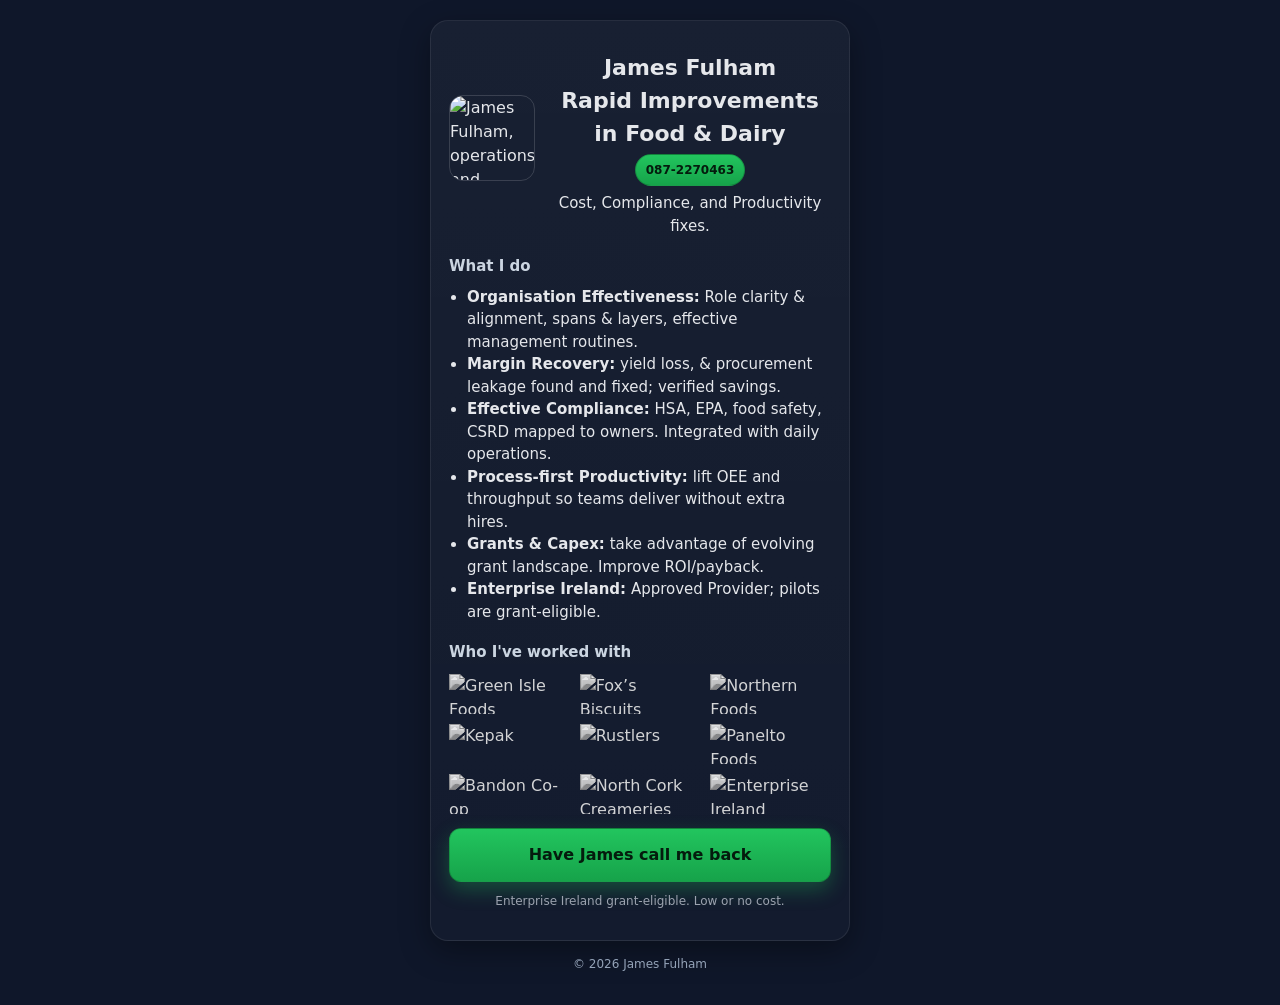
==== index.html @ 958fb401 "Add files via upload" ====
<!doctype html>
<html lang="en">
<head>
  <meta charset="utf-8" />
  <meta name="viewport" content="width=device-width, initial-scale=1" />
  <title>James Fulham   Rapid Improvements in Food & Dairy</title>
  <meta name="description" content="Cost, Compliance, and Productivity fixes. Low or Zero cost. Enterprise Ireland grant-eligible." />
  <meta property="og:title" content="James Fulham   Rapid Improvements in Food & Dairy" />
  <meta property="og:description" content="Cost, compliance, and productivity fixes." />
  <meta property="og:type" content="website" />
  <meta property="og:image" content="assets/headshot.jpg" />
  <meta name="theme-color" content="#0a0a0a" />
  <style>
    :root {
      --bg: #0f172a;        /* slate-900 */
      --card: #111827;      /* gray-900 */
      --muted: #9ca3af;     /* gray-400 */
      --text: #e5e7eb;      /* gray-200 */
      --accent: #22c55e;    /* green-500 */
      --accent-2: #16a34a;  /* green-600 */
      --ring: rgba(34,197,94,0.3);
    }
    html,body{height:100%}
    body{margin:0;background:var(--bg);color:var(--text);font:16px/1.5 system-ui,-apple-system,Segoe UI,Roboto,Ubuntu,Cantarell,Noto Sans,sans-serif;-webkit-font-smoothing:antialiased}
    .wrap{max-width:420px;margin:0 auto;padding:20px}
    .card{background:linear-gradient(180deg,rgba(255,255,255,0.04),rgba(255,255,255,0.02));border:1px solid rgba(255,255,255,0.08);border-radius:18px;box-shadow:0 10px 30px rgba(0,0,0,0.35);padding:18px}
    h1{font-size:22px;margin:12px 0 4px}
    h2{font-size:15px;font-weight:600;margin:18px 0 8px;color:#cbd5e1}
    p,li{font-size:15px}
    .hero{display:flex;gap:14px;align-items:center}
    .hero img{width:84px;height:84px;border-radius:14px;object-fit:cover;border:1px solid rgba(255,255,255,0.15)}
    .tag{
      display:inline-block;
      font-size:12px;
      color:#041b0d; /* match CTA text */
      background:linear-gradient(180deg,var(--accent),var(--accent-2)); /* match CTA green */
      border:1px solid rgba(0,0,0,0.2);
      padding:6px 10px;
      border-radius:999px;
      font-weight:800;
      text-decoration:none;
    }
    ul{padding-left:18px;margin:8px 0}
    .logos{display:grid;grid-template-columns:repeat(3,1fr);gap:10px;margin-top:10px}
    .logos img{width:100%;height:40px;object-fit:contain;filter:grayscale(100%);opacity:.9}
    .cta{display:block;text-align:center;text-decoration:none;background:linear-gradient(180deg,var(--accent),var(--accent-2));color:#041b0d;padding:14px 16px;border-radius:12px;font-weight:800;margin-top:14px;border:1px solid rgba(0,0,0,0.2);box-shadow:0 8px 20px var(--ring)}
    .fine{color:var(--muted);font-size:12px;margin-top:10px}
    .footer{color:#94a3b8;font-size:12px;text-align:center;margin-top:14px}
    .sr-only{position:absolute;width:1px;height:1px;padding:0;margin:-1px;overflow:hidden;clip:rect(0,0,0,0);white-space:nowrap;border:0}
  </style>
</head>
<body>
  <main class="wrap">
    <section class="card" aria-labelledby="title">
      <div class="hero">
        <img src="assets/headshot.jpg" alt="James Fulham, operations and compliance consultant" loading="eager" />
        <div style="text-align:center">
          <h1 id="title">James Fulham<br>Rapid Improvements in Food &amp; Dairy</h1>
          <a class="tag" href="tel:+353872270463" aria-label="Call James Fulham on 087-2270463">087-2270463</a>
          <p style="margin:6px 0 0">Cost, Compliance, and Productivity fixes.</p>
        </div>
      </div>

      <h2>What I do</h2>
      <ul>
        <li><strong>Organisation Effectiveness:</strong> Role clarity &amp; alignment, spans &amp; layers, effective management routines.</li>
        <li><strong>Margin Recovery:</strong> yield loss, &amp; procurement leakage found and fixed; verified savings.</li>
        <li><strong>Effective Compliance:</strong> HSA, EPA, food safety, CSRD mapped to owners. Integrated with daily operations.</li>
        <li><strong>Process-first Productivity:</strong> lift OEE and throughput so teams deliver without extra hires.</li>
        <li><strong>Grants &amp; Capex:</strong> take advantage of evolving grant landscape. Improve ROI/payback.</li>
        <li><strong>Enterprise Ireland:</strong> Approved Provider; pilots are grant-eligible.</li>
      </ul>

      <h2>Who I've worked with</h2>
      <div class="logos" aria-label="Client logos">
        <img src="assets/logos/greenisle.jpg" alt="Green Isle Foods" loading="lazy" />
        <img src="assets/logos/foxs.jpg" alt="Fox’s Biscuits" loading="lazy" />
        <img src="assets/logos/northernfoods.png" alt="Northern Foods" loading="lazy" />
        <img src="assets/logos/kepak.png" alt="Kepak" loading="lazy" />
        <img src="assets/logos/rustlers.jpg" alt="Rustlers" loading="lazy" />
        <img src="assets/logos/panelto.svg" alt="Panelto Foods" loading="lazy" />
        <img src="assets/logos/bandon.png" alt="Bandon Co-op" loading="lazy" />
        <img src="assets/logos/northcork.png" alt="North Cork Creameries" loading="lazy" />
        <img src="assets/logos/ei.png" alt="Enterprise Ireland" loading="lazy" />
      </div>

      <a class="cta" aria-label="Open WhatsApp to request a call"
         href="https://wa.me/353872270463?text=Have%20James%20call%20me%20back%20to%20discuss%20processs%20improvements%20">
        Have James call me back
      </a>

      <p class="fine" style="text-align:center">Enterprise Ireland grant-eligible. Low or no cost.</p>
     </section>

    <p class="footer">© <span id="y"></span> James Fulham</p>
  </main>
  <script>document.getElementById('y').textContent = new Date().getFullYear()</script>
</body>
</html>
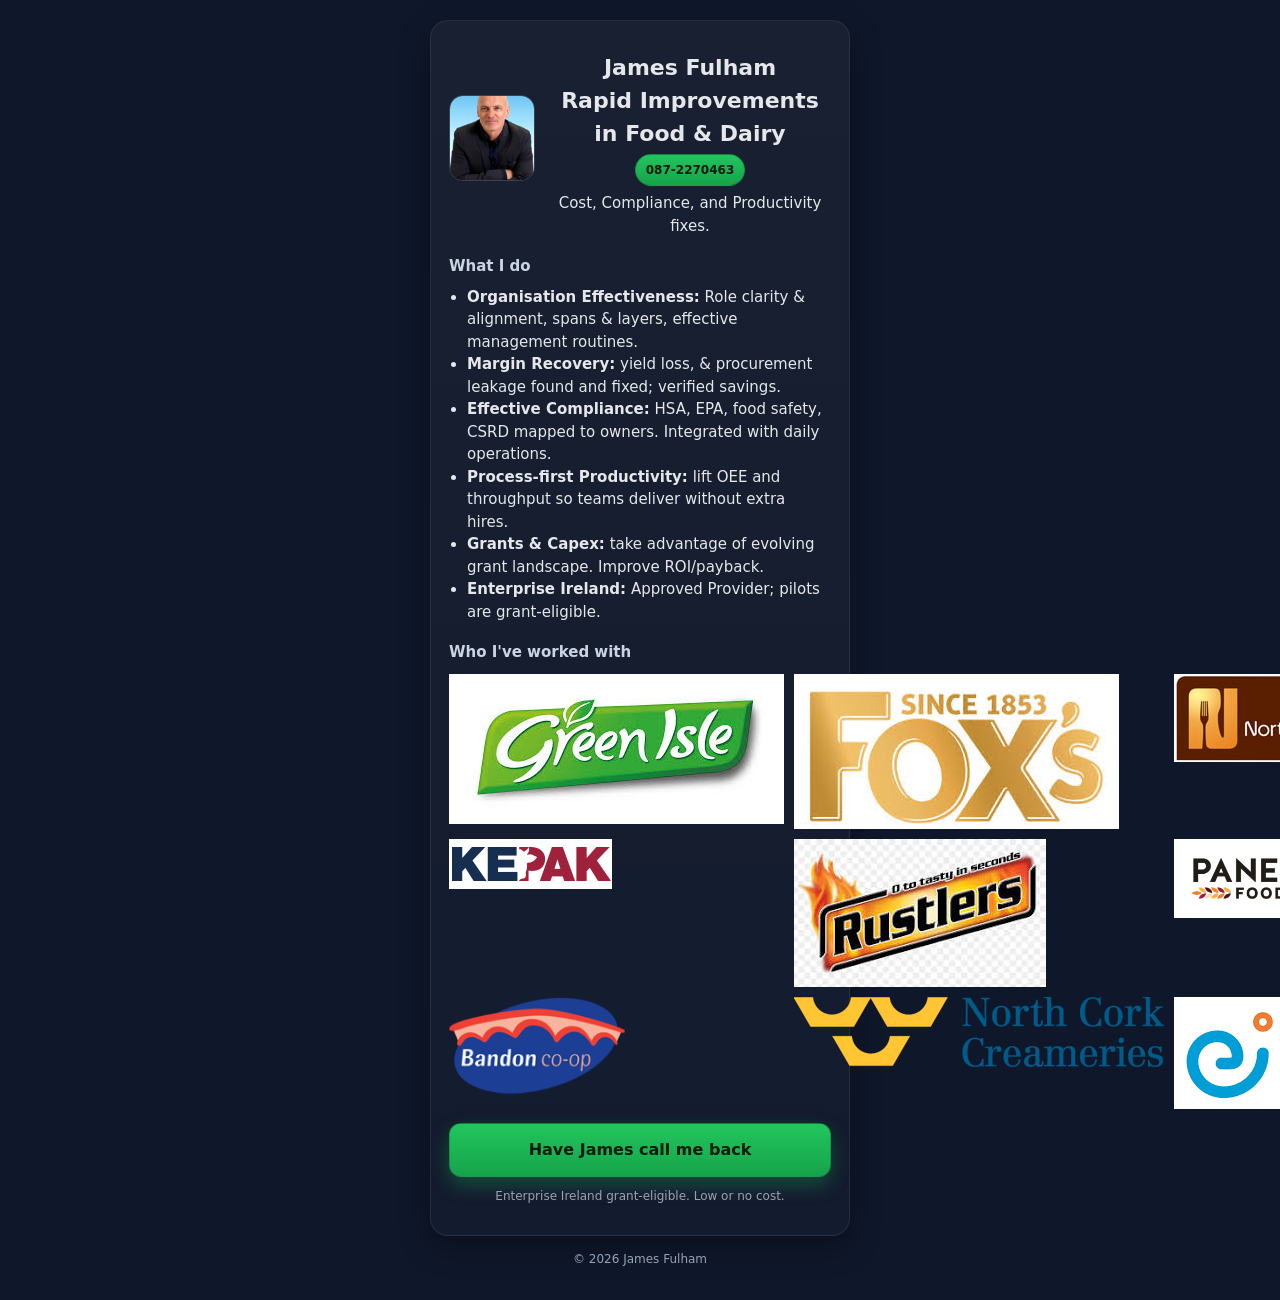
==== commit 1b89c02c: "Update image paths to use 'Assets' directory" ====
--- a/index.html
+++ b/index.html
@@ -8,7 +8,7 @@
   <meta property="og:title" content="James Fulham   Rapid Improvements in Food & Dairy" />
   <meta property="og:description" content="Cost, compliance, and productivity fixes." />
   <meta property="og:type" content="website" />
-  <meta property="og:image" content="assets/headshot.jpg" />
+  <meta property="og:image" content="Assets/headshot.jpg" />
   <meta name="theme-color" content="#0a0a0a" />
   <style>
     :root {
@@ -42,7 +42,7 @@
     }
     ul{padding-left:18px;margin:8px 0}
     .logos{display:grid;grid-template-columns:repeat(3,1fr);gap:10px;margin-top:10px}
-    .logos img{width:100%;height:40px;object-fit:contain;filter:grayscale(100%);opacity:.9}
+    .Assets img{width:100%;height:40px;object-fit:contain;filter:grayscale(100%);opacity:.9}
     .cta{display:block;text-align:center;text-decoration:none;background:linear-gradient(180deg,var(--accent),var(--accent-2));color:#041b0d;padding:14px 16px;border-radius:12px;font-weight:800;margin-top:14px;border:1px solid rgba(0,0,0,0.2);box-shadow:0 8px 20px var(--ring)}
     .fine{color:var(--muted);font-size:12px;margin-top:10px}
     .footer{color:#94a3b8;font-size:12px;text-align:center;margin-top:14px}
@@ -53,7 +53,7 @@
   <main class="wrap">
     <section class="card" aria-labelledby="title">
       <div class="hero">
-        <img src="assets/headshot.jpg" alt="James Fulham, operations and compliance consultant" loading="eager" />
+        <img src="Assets/headshot.jpg" alt="James Fulham, operations and compliance consultant" loading="eager" />
         <div style="text-align:center">
           <h1 id="title">James Fulham<br>Rapid Improvements in Food &amp; Dairy</h1>
           <a class="tag" href="tel:+353872270463" aria-label="Call James Fulham on 087-2270463">087-2270463</a>
@@ -73,15 +73,15 @@
 
       <h2>Who I've worked with</h2>
       <div class="logos" aria-label="Client logos">
-        <img src="assets/logos/greenisle.jpg" alt="Green Isle Foods" loading="lazy" />
-        <img src="assets/logos/foxs.jpg" alt="Fox’s Biscuits" loading="lazy" />
-        <img src="assets/logos/northernfoods.png" alt="Northern Foods" loading="lazy" />
-        <img src="assets/logos/kepak.png" alt="Kepak" loading="lazy" />
-        <img src="assets/logos/rustlers.jpg" alt="Rustlers" loading="lazy" />
-        <img src="assets/logos/panelto.svg" alt="Panelto Foods" loading="lazy" />
-        <img src="assets/logos/bandon.png" alt="Bandon Co-op" loading="lazy" />
-        <img src="assets/logos/northcork.png" alt="North Cork Creameries" loading="lazy" />
-        <img src="assets/logos/ei.png" alt="Enterprise Ireland" loading="lazy" />
+        <img src="Assets/greenisle.jpg" alt="Green Isle Foods" loading="lazy" />
+        <img src="Assets/foxs.jpg" alt="Fox’s Biscuits" loading="lazy" />
+        <img src="Assets/northernfoods.png" alt="Northern Foods" loading="lazy" />
+        <img src="Assets/kepak.png" alt="Kepak" loading="lazy" />
+        <img src="Assets/rustlers.jpg" alt="Rustlers" loading="lazy" />
+        <img src="Assets/panelto.svg" alt="Panelto Foods" loading="lazy" />
+        <img src="Assets/bandon.png" alt="Bandon Co-op" loading="lazy" />
+        <img src="Assets/northcork.png" alt="North Cork Creameries" loading="lazy" />
+        <img src="Assets/ei.png" alt="Enterprise Ireland" loading="lazy" />
       </div>
 
       <a class="cta" aria-label="Open WhatsApp to request a call"
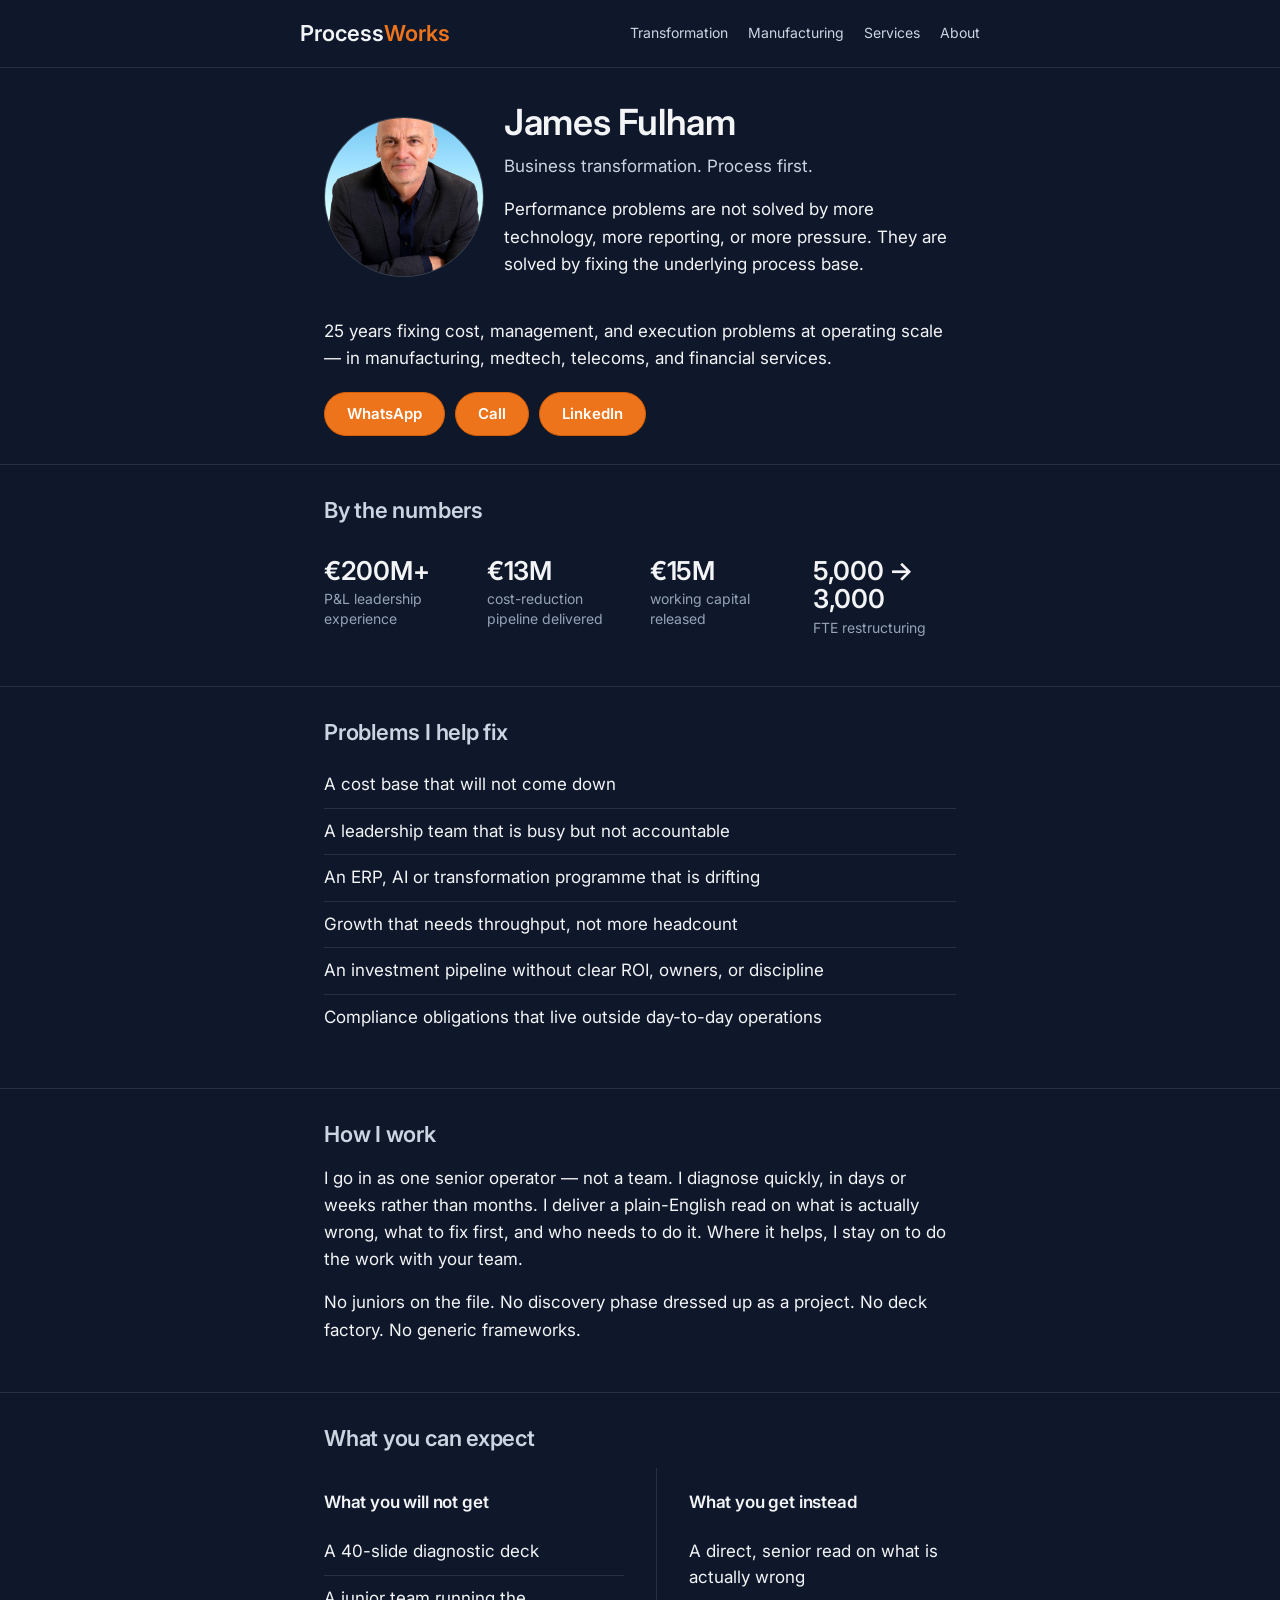
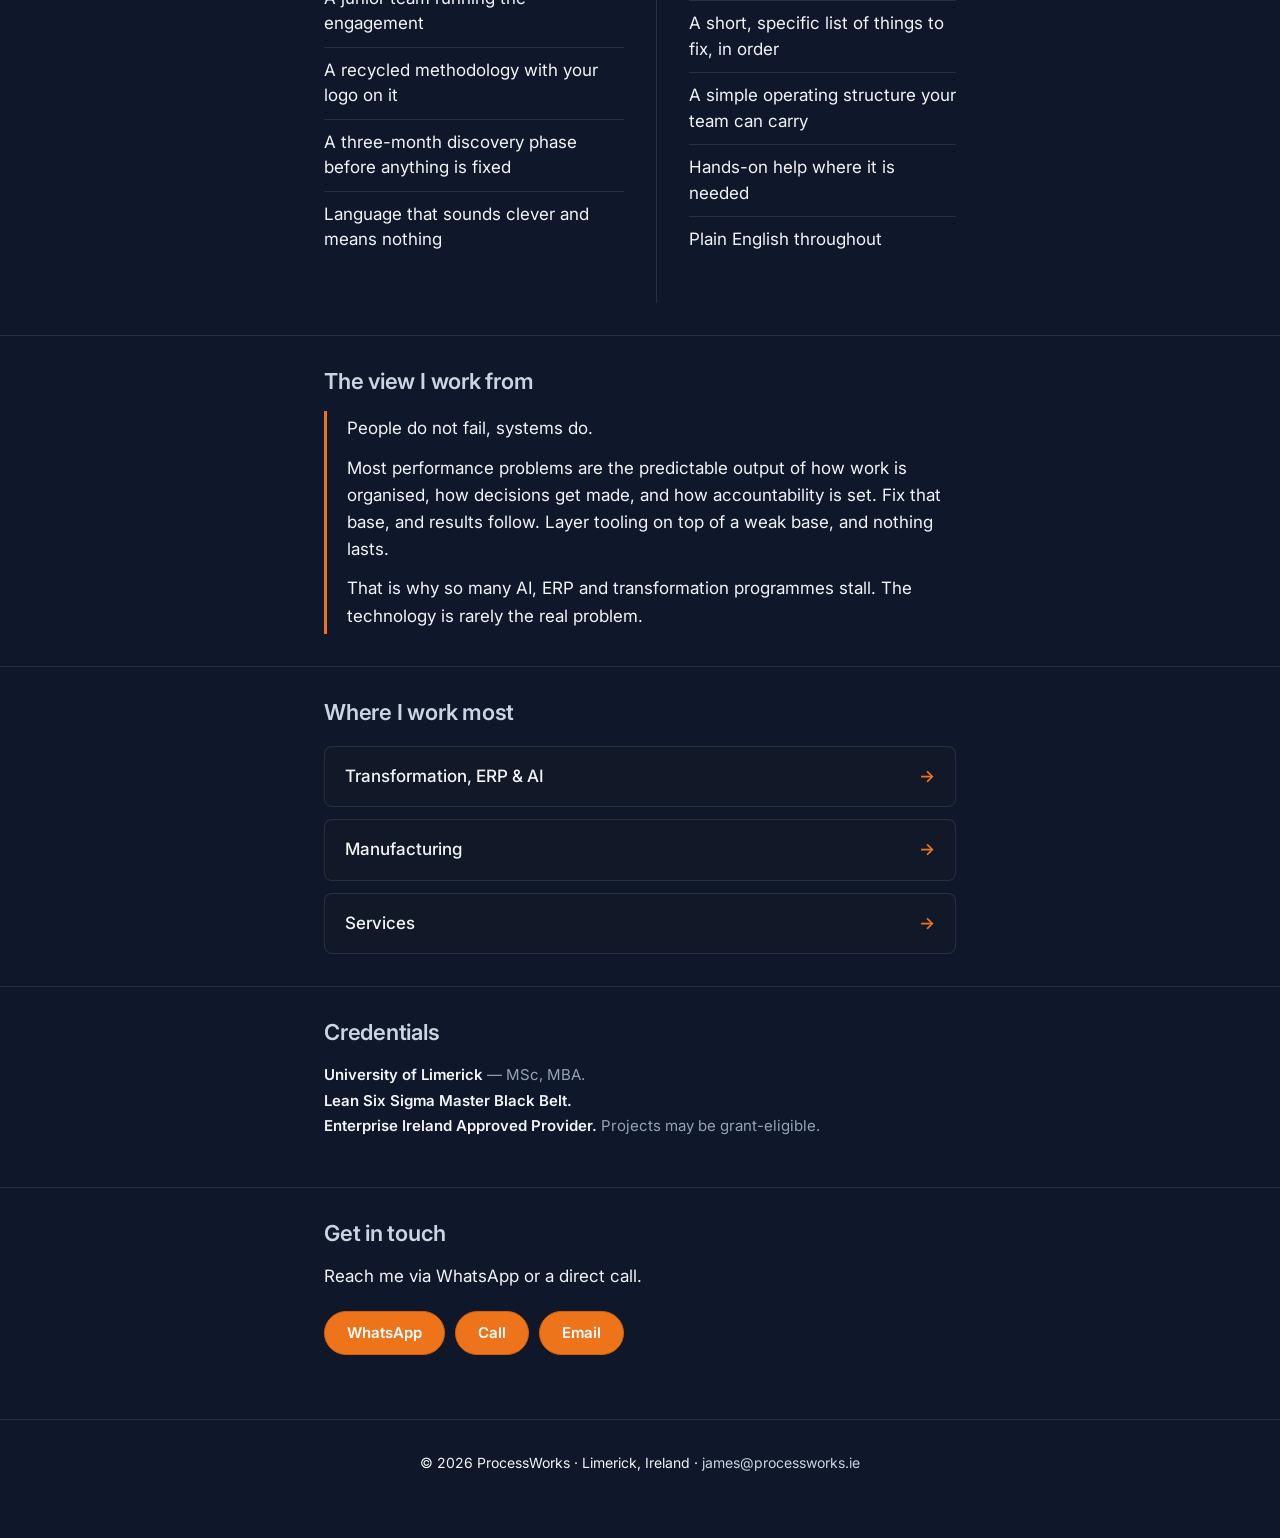
==== commit a2b5218d: "Add files via upload" ====
--- a/index.html
+++ b/index.html
@@ -1,99 +1,180 @@
-<!doctype html>
-<html lang="en">
-<head>
-  <meta charset="utf-8" />
-  <meta name="viewport" content="width=device-width, initial-scale=1" />
-  <title>James Fulham   Rapid Improvements in Food & Dairy</title>
-  <meta name="description" content="Cost, Compliance, and Productivity fixes. Low or Zero cost. Enterprise Ireland grant-eligible." />
-  <meta property="og:title" content="James Fulham   Rapid Improvements in Food & Dairy" />
-  <meta property="og:description" content="Cost, compliance, and productivity fixes." />
-  <meta property="og:type" content="website" />
-  <meta property="og:image" content="Assets/headshot.jpg" />
-  <meta name="theme-color" content="#0a0a0a" />
-  <style>
-    :root {
-      --bg: #0f172a;        /* slate-900 */
-      --card: #111827;      /* gray-900 */
-      --muted: #9ca3af;     /* gray-400 */
-      --text: #e5e7eb;      /* gray-200 */
-      --accent: #22c55e;    /* green-500 */
-      --accent-2: #16a34a;  /* green-600 */
-      --ring: rgba(34,197,94,0.3);
-    }
-    html,body{height:100%}
-    body{margin:0;background:var(--bg);color:var(--text);font:16px/1.5 system-ui,-apple-system,Segoe UI,Roboto,Ubuntu,Cantarell,Noto Sans,sans-serif;-webkit-font-smoothing:antialiased}
-    .wrap{max-width:420px;margin:0 auto;padding:20px}
-    .card{background:linear-gradient(180deg,rgba(255,255,255,0.04),rgba(255,255,255,0.02));border:1px solid rgba(255,255,255,0.08);border-radius:18px;box-shadow:0 10px 30px rgba(0,0,0,0.35);padding:18px}
-    h1{font-size:22px;margin:12px 0 4px}
-    h2{font-size:15px;font-weight:600;margin:18px 0 8px;color:#cbd5e1}
-    p,li{font-size:15px}
-    .hero{display:flex;gap:14px;align-items:center}
-    .hero img{width:84px;height:84px;border-radius:14px;object-fit:cover;border:1px solid rgba(255,255,255,0.15)}
-    .tag{
-      display:inline-block;
-      font-size:12px;
-      color:#041b0d; /* match CTA text */
-      background:linear-gradient(180deg,var(--accent),var(--accent-2)); /* match CTA green */
-      border:1px solid rgba(0,0,0,0.2);
-      padding:6px 10px;
-      border-radius:999px;
-      font-weight:800;
-      text-decoration:none;
-    }
-    ul{padding-left:18px;margin:8px 0}
-    .logos{display:grid;grid-template-columns:repeat(3,1fr);gap:10px;margin-top:10px}
-    .Assets img{width:100%;height:40px;object-fit:contain;filter:grayscale(100%);opacity:.9}
-    .cta{display:block;text-align:center;text-decoration:none;background:linear-gradient(180deg,var(--accent),var(--accent-2));color:#041b0d;padding:14px 16px;border-radius:12px;font-weight:800;margin-top:14px;border:1px solid rgba(0,0,0,0.2);box-shadow:0 8px 20px var(--ring)}
-    .fine{color:var(--muted);font-size:12px;margin-top:10px}
-    .footer{color:#94a3b8;font-size:12px;text-align:center;margin-top:14px}
-    .sr-only{position:absolute;width:1px;height:1px;padding:0;margin:-1px;overflow:hidden;clip:rect(0,0,0,0);white-space:nowrap;border:0}
-  </style>
-</head>
-<body>
-  <main class="wrap">
-    <section class="card" aria-labelledby="title">
-      <div class="hero">
-        <img src="Assets/headshot.jpg" alt="James Fulham, operations and compliance consultant" loading="eager" />
-        <div style="text-align:center">
-          <h1 id="title">James Fulham<br>Rapid Improvements in Food &amp; Dairy</h1>
-          <a class="tag" href="tel:+353872270463" aria-label="Call James Fulham on 087-2270463">087-2270463</a>
-          <p style="margin:6px 0 0">Cost, Compliance, and Productivity fixes.</p>
-        </div>
-      </div>
-
-      <h2>What I do</h2>
-      <ul>
-        <li><strong>Organisation Effectiveness:</strong> Role clarity &amp; alignment, spans &amp; layers, effective management routines.</li>
-        <li><strong>Margin Recovery:</strong> yield loss, &amp; procurement leakage found and fixed; verified savings.</li>
-        <li><strong>Effective Compliance:</strong> HSA, EPA, food safety, CSRD mapped to owners. Integrated with daily operations.</li>
-        <li><strong>Process-first Productivity:</strong> lift OEE and throughput so teams deliver without extra hires.</li>
-        <li><strong>Grants &amp; Capex:</strong> take advantage of evolving grant landscape. Improve ROI/payback.</li>
-        <li><strong>Enterprise Ireland:</strong> Approved Provider; pilots are grant-eligible.</li>
-      </ul>
-
-      <h2>Who I've worked with</h2>
-      <div class="logos" aria-label="Client logos">
-        <img src="Assets/greenisle.jpg" alt="Green Isle Foods" loading="lazy" />
-        <img src="Assets/foxs.jpg" alt="Fox’s Biscuits" loading="lazy" />
-        <img src="Assets/northernfoods.png" alt="Northern Foods" loading="lazy" />
-        <img src="Assets/kepak.png" alt="Kepak" loading="lazy" />
-        <img src="Assets/rustlers.jpg" alt="Rustlers" loading="lazy" />
-        <img src="Assets/panelto.svg" alt="Panelto Foods" loading="lazy" />
-        <img src="Assets/bandon.png" alt="Bandon Co-op" loading="lazy" />
-        <img src="Assets/northcork.png" alt="North Cork Creameries" loading="lazy" />
-        <img src="Assets/ei.png" alt="Enterprise Ireland" loading="lazy" />
-      </div>
-
-      <a class="cta" aria-label="Open WhatsApp to request a call"
-         href="https://wa.me/353872270463?text=Have%20James%20call%20me%20back%20to%20discuss%20processs%20improvements%20">
-        Have James call me back
-      </a>
-
-      <p class="fine" style="text-align:center">Enterprise Ireland grant-eligible. Low or no cost.</p>
-     </section>
-
-    <p class="footer">© <span id="y"></span> James Fulham</p>
-  </main>
-  <script>document.getElementById('y').textContent = new Date().getFullYear()</script>
-</body>
-</html>
+<!doctype html>
+<html lang="en">
+<head>
+  <meta charset="utf-8" />
+  <meta name="viewport" content="width=device-width, initial-scale=1" />
+  <title>ProcessWorks — James Fulham | Business transformation. Process first.</title>
+  <meta name="description" content="One-man advisory practice. 25 years fixing cost, management and execution problems in food, manufacturing, medtech, telecoms and financial services." />
+
+  <meta property="og:title" content="ProcessWorks — James Fulham" />
+  <meta property="og:description" content="Business transformation. Process first. Fixing cost, management and execution problems at operating scale." />
+  <meta property="og:type" content="website" />
+  <meta property="og:image" content="assets/og-home.png" />
+  <meta property="og:url" content="https://processworks.ie/" />
+  <meta name="theme-color" content="#1E3E72" />
+
+  <link rel="preconnect" href="https://fonts.googleapis.com">
+  <link rel="preconnect" href="https://fonts.gstatic.com" crossorigin>
+  <link href="https://fonts.googleapis.com/css2?family=Inter:wght@400;500;600&display=swap" rel="stylesheet">
+
+  <link rel="stylesheet" href="assets/styles.css" />
+</head>
+<body>
+
+  <header class="site-header">
+    <div class="wrap">
+      <a href="index.html" class="brand" aria-label="ProcessWorks home">
+        <!-- Drop assets/logo.png (or .png) in place and this falls back nicely -->
+        <img src="Logo2.png" alt="ProcessWorks" onerror="this.style.display='none';this.nextElementSibling.style.display='inline-flex';" />
+        <span class="wordmark-fallback" style="display:none"><span class="process">Process</span><span class="works">Works</span></span>
+      </a>
+      <nav class="nav-links" aria-label="Primary">
+        <a href="for/transformation.html">Transformation</a>
+        <a href="for/manufacturing.html">Manufacturing</a>
+        <a href="for/services.html">Services</a>
+        <a href="about.html">About</a>
+      </nav>
+    </div>
+  </header>
+
+  <main>
+
+    <section class="hero">
+      <div class="wrap">
+        <div class="hero-row">
+          <img src="assets/portrait.jpg" alt="James Fulham" class="portrait" onerror="this.style.visibility='hidden'" />
+          <div class="hero-text">
+            <h1>James Fulham</h1>
+            <p class="hero-tag">Business transformation. Process first.</p>
+            <p class="hero-lead">Performance problems are not solved by more technology, more reporting, or more pressure. They are solved by fixing the underlying process base.</p>
+          </div>
+        </div>
+
+        <p class="mt-24">25 years fixing cost, management, and execution problems at operating scale — in manufacturing, medtech, telecoms, and financial services.</p>
+
+        <div class="cta-row">
+          <a class="cta-primary" href="https://wa.me/353872270463?text=Hi%20James%2C%20I%27d%20like%20to%20have%20a%20short%20call.">WhatsApp</a>
+          <a class="cta-primary" href="tel:+353872270463">Call</a>
+          <a class="cta-primary" href="https://www.linkedin.com/in/james-fulham/">LinkedIn</a>
+        </div>
+      </div>
+    </section>
+
+    <section>
+      <div class="wrap">
+        <h2 class="mt-0">By the numbers</h2>
+        <div class="numbers">
+          <div class="number"><div class="figure">€200M+</div><div class="label">P&amp;L leadership experience</div></div>
+          <div class="number"><div class="figure">€13M</div><div class="label">cost-reduction pipeline delivered</div></div>
+          <div class="number"><div class="figure">€15M</div><div class="label">working capital released</div></div>
+          <div class="number"><div class="figure">5,000 → 3,000</div><div class="label">FTE restructuring</div></div>
+        </div>
+      </div>
+    </section>
+
+    <section>
+      <div class="wrap">
+        <h2 class="mt-0">Problems I help fix</h2>
+        <ul class="list-problems">
+          <li>A cost base that will not come down</li>
+          <li>A leadership team that is busy but not accountable</li>
+          <li>An ERP, AI or transformation programme that is drifting</li>
+          <li>Growth that needs throughput, not more headcount</li>
+          <li>An investment pipeline without clear ROI, owners, or discipline</li>
+          <li>Compliance obligations that live outside day-to-day operations</li>
+        </ul>
+      </div>
+    </section>
+
+    <section>
+      <div class="wrap">
+        <h2 class="mt-0">How I work</h2>
+        <p>I go in as one senior operator — not a team. I diagnose quickly, in days or weeks rather than months. I deliver a plain-English read on what is actually wrong, what to fix first, and who needs to do it. Where it helps, I stay on to do the work with your team.</p>
+        <p>No juniors on the file. No discovery phase dressed up as a project. No deck factory. No generic frameworks.</p>
+      </div>
+    </section>
+
+    <section>
+      <div class="wrap">
+        <h2 class="mt-0">What you can expect</h2>
+        <div class="panel-split">
+          <div>
+            <h3>What you will not get</h3>
+            <ul class="list-plain">
+              <li>A 40-slide diagnostic deck</li>
+              <li>A junior team running the engagement</li>
+              <li>A recycled methodology with your logo on it</li>
+              <li>A three-month discovery phase before anything is fixed</li>
+              <li>Language that sounds clever and means nothing</li>
+            </ul>
+          </div>
+          <div>
+            <h3>What you get instead</h3>
+            <ul class="list-plain">
+              <li>A direct, senior read on what is actually wrong</li>
+              <li>A short, specific list of things to fix, in order</li>
+              <li>A simple operating structure your team can carry</li>
+              <li>Hands-on help where it is needed</li>
+              <li>Plain English throughout</li>
+            </ul>
+          </div>
+        </div>
+      </div>
+    </section>
+
+    <section>
+      <div class="wrap">
+        <h2 class="mt-0">The view I work from</h2>
+        <div class="view">
+          <p>People do not fail, systems do.</p>
+          <p>Most performance problems are the predictable output of how work is organised, how decisions get made, and how accountability is set. Fix that base, and results follow. Layer tooling on top of a weak base, and nothing lasts.</p>
+          <p>That is why so many AI, ERP and transformation programmes stall. The technology is rarely the real problem.</p>
+        </div>
+      </div>
+    </section>
+
+    <section>
+      <div class="wrap">
+        <h2 class="mt-0">Where I work most</h2>
+        <div class="sector-links">
+          <a href="for/transformation.html" class="sector-link"><span>Transformation, ERP &amp; AI</span><span class="arrow">→</span></a>
+          <a href="for/manufacturing.html" class="sector-link"><span>Manufacturing</span><span class="arrow">→</span></a>
+          <a href="for/services.html" class="sector-link"><span>Services</span><span class="arrow">→</span></a>
+        </div>
+      </div>
+    </section>
+
+    <section>
+      <div class="wrap">
+        <h2 class="mt-0">Credentials</h2>
+        <p class="credentials">
+          <strong>University of Limerick</strong> — MSc, MBA.<br />
+          <strong>Lean Six Sigma Master Black Belt.</strong><br />
+          <strong>Enterprise Ireland Approved Provider.</strong> Projects may be grant-eligible.
+        </p>
+      </div>
+    </section>
+
+    <section>
+      <div class="wrap">
+        <h2 class="mt-0">Get in touch</h2>
+        <p>Reach me via WhatsApp or a direct call.</p>
+        <div class="cta-row">
+          <a class="cta-primary" href="https://wa.me/353872270463?text=Hi%20James%2C%20I%27d%20like%20to%20have%20a%20short%20call.">WhatsApp</a>
+          <a class="cta-primary" href="tel:+353872270463">Call</a>
+          <a class="cta-primary" href="mailto:james@processworks.ie">Email</a>
+        </div>
+      </div>
+    </section>
+
+  </main>
+
+  <footer class="site-footer">
+    <div class="wrap">
+      <p>© <span id="y"></span> ProcessWorks · Limerick, Ireland · <a href="mailto:james@processworks.ie">james@processworks.ie</a></p>
+    </div>
+  </footer>
+
+  <script>document.getElementById('y').textContent = new Date().getFullYear();</script>
+</body>
+</html>
--- a/assets/styles.css
+++ b/assets/styles.css
@@ -0,0 +1,318 @@
+/* ProcessWorks — shared styles (single font, dark theme) */
+
+/* ---------- Reset ---------- */
+*, *::before, *::after { box-sizing: border-box; }
+html, body { margin: 0; padding: 0; }
+img { display: block; max-width: 100%; height: auto; }
+a { color: inherit; }
+
+/* ---------- Tokens ---------- */
+:root {
+  --bg: #0F172A;          /* slate-900 */
+  --surface: #111827;     /* gray-900 */
+  --orange: #EE741B;
+  --orange-dark: #D55F08;
+  --ink: #F3F4F6;         /* gray-100 */
+  --ink-soft: #CBD5E1;    /* slate-300 */
+  --muted: #94A3B8;       /* slate-400 */
+  --rule: rgba(255,255,255,0.10);
+  --max: 680px;
+}
+
+/* ---------- Base ---------- */
+html { -webkit-text-size-adjust: 100%; scroll-behavior: smooth; }
+body {
+  background: var(--bg);
+  color: var(--ink);
+  font: 400 17px/1.6 'Inter', -apple-system, BlinkMacSystemFont, 'Segoe UI', Roboto, sans-serif;
+  -webkit-font-smoothing: antialiased;
+  -moz-osx-font-smoothing: grayscale;
+}
+
+/* Typography — single family, no italics, tight scale */
+h1, h2, h3 {
+  font-family: 'Inter', -apple-system, BlinkMacSystemFont, 'Segoe UI', Roboto, sans-serif;
+  font-weight: 600;
+  color: var(--ink);
+  letter-spacing: -0.01em;
+  margin: 0 0 16px;
+  line-height: 1.25;
+  font-style: normal;
+}
+h1 { font-size: 28px; }
+h2 { font-size: 20px; margin-top: 40px; color: var(--ink-soft); }
+h3 { font-size: 17px; margin-top: 20px; font-weight: 600; color: var(--ink-soft); }
+
+p { margin: 0 0 16px; color: var(--ink); }
+ul { margin: 0 0 16px; padding-left: 20px; }
+li { margin-bottom: 8px; color: var(--ink); }
+li strong { color: var(--ink); font-weight: 600; }
+
+small, .caption { color: var(--muted); font-size: 14px; }
+
+/* ---------- Layout ---------- */
+.wrap {
+  max-width: var(--max);
+  margin: 0 auto;
+  padding: 0 24px;
+}
+section { padding: 32px 0; border-bottom: 1px solid var(--rule); }
+section:last-of-type { border-bottom: 0; }
+section.hero { padding: 32px 0 28px; border-bottom: 1px solid var(--rule); }
+
+/* ---------- Header / Nav ---------- */
+.site-header {
+  padding: 16px 24px;
+  border-bottom: 1px solid var(--rule);
+  background: var(--bg);
+}
+.site-header .wrap {
+  display: flex;
+  align-items: center;
+  justify-content: space-between;
+  padding: 0;
+  gap: 16px;
+}
+.brand {
+  text-decoration: none;
+  display: inline-flex;
+  align-items: center;
+  gap: 8px;
+}
+.brand img { height: 40px; width: auto; }
+.brand .wordmark-fallback {
+  font-family: 'Inter', sans-serif;
+  font-size: 22px;
+  font-weight: 600;
+  color: var(--ink);
+}
+.brand .wordmark-fallback .works { color: var(--orange); }
+.brand .wordmark-fallback .process { color: var(--ink); }
+.nav-links {
+  display: flex;
+  gap: 20px;
+  font-size: 14px;
+}
+.nav-links a {
+  color: var(--ink-soft);
+  text-decoration: none;
+}
+.nav-links a:hover { color: var(--orange); }
+@media (max-width: 520px) {
+  .nav-links { display: none; }
+}
+
+/* ---------- Hero ---------- */
+.hero-row {
+  display: flex;
+  gap: 20px;
+  align-items: center;
+  flex-wrap: wrap;
+}
+.portrait {
+  width: 140px;
+  height: 140px;
+  border-radius: 50%;
+  object-fit: cover;
+  flex-shrink: 0;
+  background: #1f2937;
+  border: 1px solid var(--rule);
+}
+.hero-text { flex: 1; min-width: 220px; }
+.hero-text h1 { margin-bottom: 8px; font-size: 32px; }
+.hero-tag {
+  font-family: 'Inter', sans-serif;
+  font-style: normal;
+  color: var(--ink-soft);
+  font-size: 17px;
+  margin-bottom: 16px;
+}
+.hero-lead {
+  font-size: 17px;
+  line-height: 1.6;
+  color: var(--ink);
+}
+
+@media (min-width: 640px) {
+  h1 { font-size: 32px; }
+  h2 { font-size: 22px; }
+  .portrait { width: 160px; height: 160px; }
+  .hero-text h1 { font-size: 36px; }
+  .brand img { height: 48px; }
+}
+
+/* ---------- Numbers strip ---------- */
+.numbers {
+  display: grid;
+  grid-template-columns: 1fr 1fr;
+  gap: 24px 20px;
+  padding: 16px 0;
+}
+.number .figure {
+  font-family: 'Inter', sans-serif;
+  font-size: 24px;
+  color: var(--ink);
+  font-weight: 600;
+  line-height: 1.1;
+  margin-bottom: 4px;
+  letter-spacing: -0.01em;
+}
+.number .label {
+  font-size: 14px;
+  color: var(--muted);
+  line-height: 1.4;
+}
+@media (min-width: 640px) {
+  .numbers { grid-template-columns: repeat(4, 1fr); }
+  .number .figure { font-size: 26px; }
+}
+
+/* ---------- CTA buttons (uniform orange pills) ---------- */
+.cta-primary,
+.cta-secondary {
+  display: inline-block;
+  background: var(--orange);
+  color: #ffffff;
+  text-decoration: none;
+  font-weight: 600;
+  font-size: 15px;
+  padding: 12px 22px;
+  border-radius: 999px;
+  border: 1px solid var(--orange-dark);
+  text-align: center;
+  transition: background 0.15s;
+  line-height: 1.2;
+}
+.cta-primary:hover,
+.cta-secondary:hover { background: var(--orange-dark); color: #ffffff; }
+
+.cta-row {
+  display: flex;
+  flex-wrap: wrap;
+  gap: 10px;
+  align-items: center;
+  margin-top: 20px;
+}
+
+/* ---------- Panels ---------- */
+.panel-split {
+  display: grid;
+  grid-template-columns: 1fr;
+  gap: 0;
+}
+.panel-split > div { padding: 20px 0; }
+.panel-split > div + div { border-top: 1px solid var(--rule); }
+.panel-split h3 { margin-top: 0; color: var(--ink); }
+
+@media (min-width: 640px) {
+  .panel-split {
+    grid-template-columns: 1fr 1fr;
+    gap: 0 32px;
+  }
+  .panel-split > div { padding: 24px 0; }
+  .panel-split > div + div { border-top: 0; border-left: 1px solid var(--rule); padding-left: 32px; }
+}
+
+/* ---------- View I work from ---------- */
+.view {
+  border-left: 3px solid var(--orange);
+  padding: 4px 0 4px 20px;
+  font-family: 'Inter', sans-serif;
+  font-style: normal;
+  font-size: 17px;
+  line-height: 1.6;
+  color: var(--ink);
+}
+.view p { margin-bottom: 12px; color: var(--ink); }
+.view p:last-child { margin-bottom: 0; }
+
+/* ---------- Sector links ---------- */
+.sector-links {
+  display: grid;
+  grid-template-columns: 1fr;
+  gap: 12px;
+  margin-top: 20px;
+}
+.sector-link {
+  display: flex;
+  justify-content: space-between;
+  align-items: center;
+  padding: 16px 20px;
+  border: 1px solid var(--rule);
+  border-radius: 8px;
+  text-decoration: none;
+  color: var(--ink);
+  font-weight: 500;
+  background: var(--surface);
+  transition: border-color 0.15s, background 0.15s;
+}
+.sector-link:hover {
+  border-color: var(--orange);
+  background: #1a2233;
+}
+.sector-link .arrow { color: var(--orange); font-weight: 600; }
+
+/* ---------- Logo row ---------- */
+.logos {
+  display: flex;
+  gap: 32px;
+  align-items: center;
+  flex-wrap: wrap;
+  color: var(--ink-soft);
+  font-family: 'Inter', sans-serif;
+  font-style: normal;
+  font-size: 15px;
+  padding: 8px 0;
+  line-height: 2.2;
+}
+.logos .sep { color: var(--rule); }
+
+/* ---------- Lists ---------- */
+.list-problems, .list-plain {
+  list-style: none;
+  padding: 0;
+  margin: 0 0 16px;
+}
+.list-problems li, .list-plain li {
+  padding: 10px 0;
+  border-bottom: 1px solid var(--rule);
+  line-height: 1.5;
+  margin: 0;
+  color: var(--ink);
+}
+.list-problems li:last-child, .list-plain li:last-child { border-bottom: 0; }
+
+/* ---------- Credentials ---------- */
+.credentials {
+  font-size: 15px;
+  color: var(--muted);
+  line-height: 1.7;
+}
+.credentials strong { color: var(--ink); font-weight: 600; }
+
+/* ---------- Footer ---------- */
+.site-footer {
+  padding: 32px 24px 48px;
+  border-top: 1px solid var(--rule);
+  font-size: 14px;
+  color: var(--muted);
+  text-align: center;
+  margin-top: 32px;
+}
+.site-footer a { color: var(--ink-soft); text-decoration: none; }
+.site-footer a:hover { color: var(--orange); }
+
+/* ---------- Utilities ---------- */
+.mt-0 { margin-top: 0; }
+.mt-8 { margin-top: 8px; }
+.mt-24 { margin-top: 24px; }
+.mt-32 { margin-top: 32px; }
+.mb-0 { margin-bottom: 0; }
+.center { text-align: center; }
+.visually-hidden {
+  position: absolute !important;
+  width: 1px; height: 1px;
+  padding: 0; margin: -1px;
+  overflow: hidden; clip: rect(0,0,0,0);
+  white-space: nowrap; border: 0;
+}
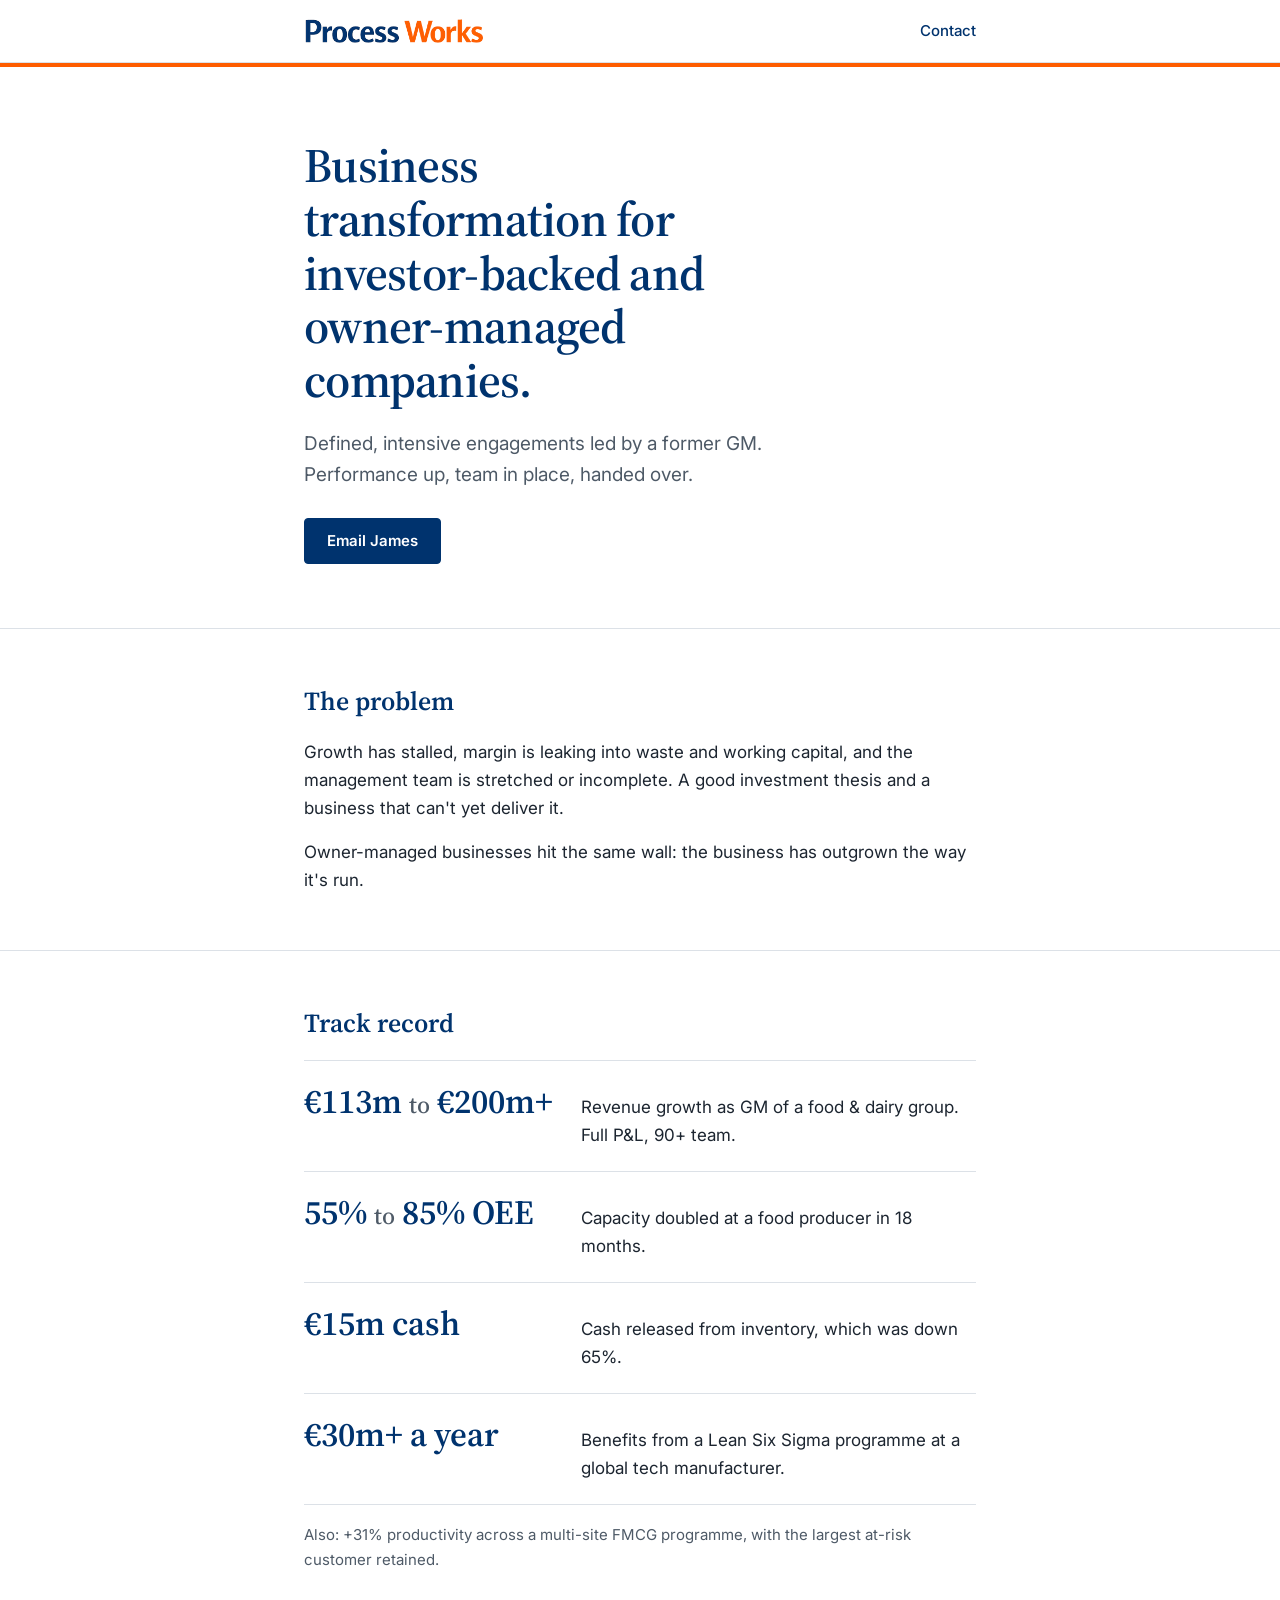
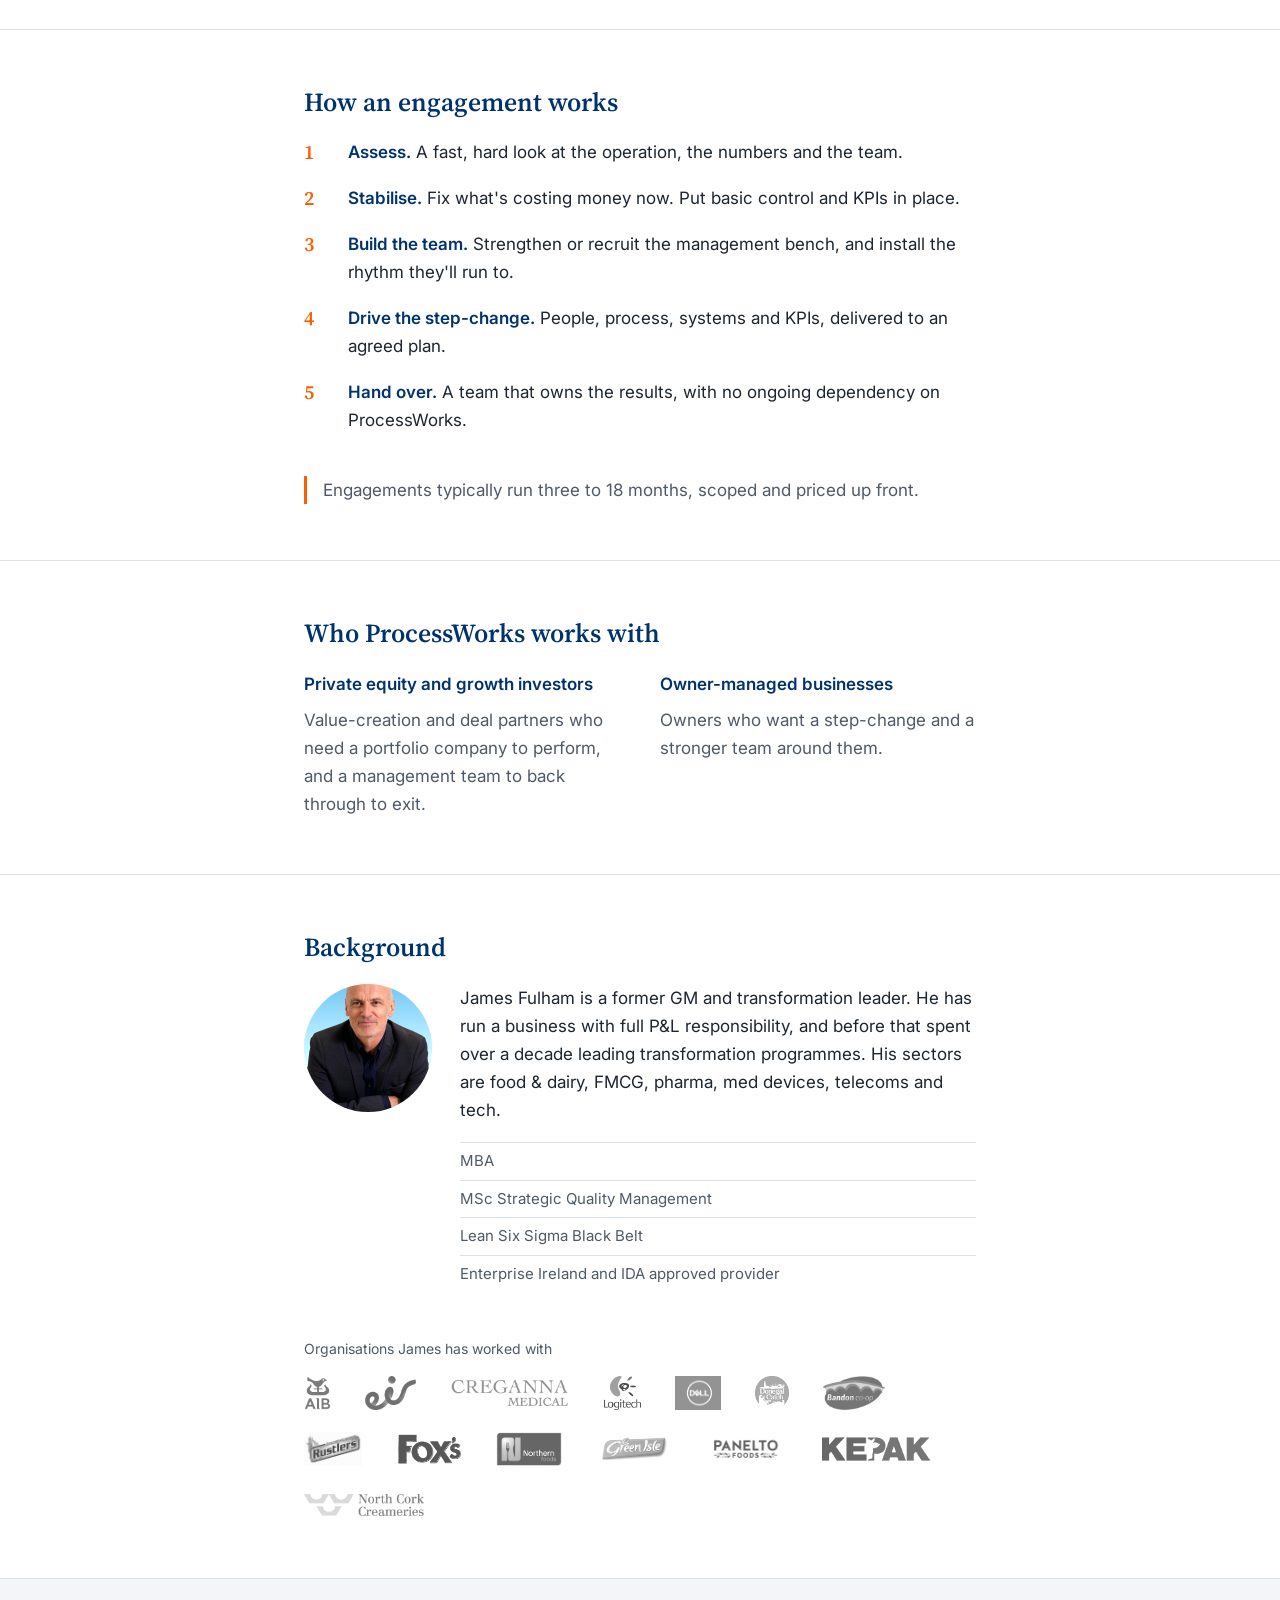
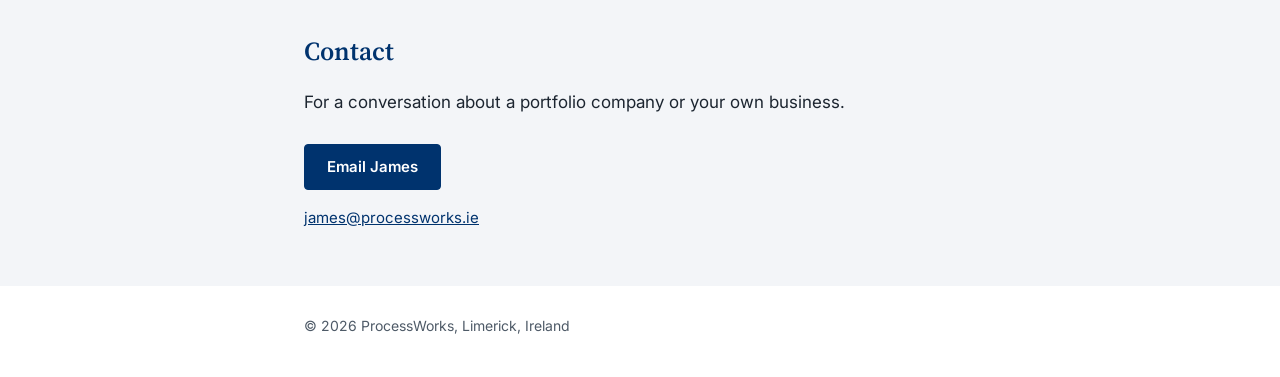
==== commit 0428abfa: "Add files via upload" ====
--- a/index.html
+++ b/index.html
@@ -1,180 +1,166 @@
-<!doctype html>
-<html lang="en">
-<head>
-  <meta charset="utf-8" />
-  <meta name="viewport" content="width=device-width, initial-scale=1" />
-  <title>ProcessWorks — James Fulham | Business transformation. Process first.</title>
-  <meta name="description" content="One-man advisory practice. 25 years fixing cost, management and execution problems in food, manufacturing, medtech, telecoms and financial services." />
-
-  <meta property="og:title" content="ProcessWorks — James Fulham" />
-  <meta property="og:description" content="Business transformation. Process first. Fixing cost, management and execution problems at operating scale." />
-  <meta property="og:type" content="website" />
-  <meta property="og:image" content="assets/og-home.png" />
-  <meta property="og:url" content="https://processworks.ie/" />
-  <meta name="theme-color" content="#1E3E72" />
-
-  <link rel="preconnect" href="https://fonts.googleapis.com">
-  <link rel="preconnect" href="https://fonts.gstatic.com" crossorigin>
-  <link href="https://fonts.googleapis.com/css2?family=Inter:wght@400;500;600&display=swap" rel="stylesheet">
-
-  <link rel="stylesheet" href="assets/styles.css" />
-</head>
-<body>
-
-  <header class="site-header">
-    <div class="wrap">
-      <a href="index.html" class="brand" aria-label="ProcessWorks home">
-        <!-- Drop assets/logo.png (or .png) in place and this falls back nicely -->
-        <img src="Logo2.png" alt="ProcessWorks" onerror="this.style.display='none';this.nextElementSibling.style.display='inline-flex';" />
-        <span class="wordmark-fallback" style="display:none"><span class="process">Process</span><span class="works">Works</span></span>
-      </a>
-      <nav class="nav-links" aria-label="Primary">
-        <a href="for/transformation.html">Transformation</a>
-        <a href="for/manufacturing.html">Manufacturing</a>
-        <a href="for/services.html">Services</a>
-        <a href="about.html">About</a>
-      </nav>
-    </div>
-  </header>
-
-  <main>
-
-    <section class="hero">
-      <div class="wrap">
-        <div class="hero-row">
-          <img src="assets/portrait.jpg" alt="James Fulham" class="portrait" onerror="this.style.visibility='hidden'" />
-          <div class="hero-text">
-            <h1>James Fulham</h1>
-            <p class="hero-tag">Business transformation. Process first.</p>
-            <p class="hero-lead">Performance problems are not solved by more technology, more reporting, or more pressure. They are solved by fixing the underlying process base.</p>
-          </div>
-        </div>
-
-        <p class="mt-24">25 years fixing cost, management, and execution problems at operating scale — in manufacturing, medtech, telecoms, and financial services.</p>
-
-        <div class="cta-row">
-          <a class="cta-primary" href="https://wa.me/353872270463?text=Hi%20James%2C%20I%27d%20like%20to%20have%20a%20short%20call.">WhatsApp</a>
-          <a class="cta-primary" href="tel:+353872270463">Call</a>
-          <a class="cta-primary" href="https://www.linkedin.com/in/james-fulham/">LinkedIn</a>
-        </div>
-      </div>
-    </section>
-
-    <section>
-      <div class="wrap">
-        <h2 class="mt-0">By the numbers</h2>
-        <div class="numbers">
-          <div class="number"><div class="figure">€200M+</div><div class="label">P&amp;L leadership experience</div></div>
-          <div class="number"><div class="figure">€13M</div><div class="label">cost-reduction pipeline delivered</div></div>
-          <div class="number"><div class="figure">€15M</div><div class="label">working capital released</div></div>
-          <div class="number"><div class="figure">5,000 → 3,000</div><div class="label">FTE restructuring</div></div>
-        </div>
-      </div>
-    </section>
-
-    <section>
-      <div class="wrap">
-        <h2 class="mt-0">Problems I help fix</h2>
-        <ul class="list-problems">
-          <li>A cost base that will not come down</li>
-          <li>A leadership team that is busy but not accountable</li>
-          <li>An ERP, AI or transformation programme that is drifting</li>
-          <li>Growth that needs throughput, not more headcount</li>
-          <li>An investment pipeline without clear ROI, owners, or discipline</li>
-          <li>Compliance obligations that live outside day-to-day operations</li>
-        </ul>
-      </div>
-    </section>
-
-    <section>
-      <div class="wrap">
-        <h2 class="mt-0">How I work</h2>
-        <p>I go in as one senior operator — not a team. I diagnose quickly, in days or weeks rather than months. I deliver a plain-English read on what is actually wrong, what to fix first, and who needs to do it. Where it helps, I stay on to do the work with your team.</p>
-        <p>No juniors on the file. No discovery phase dressed up as a project. No deck factory. No generic frameworks.</p>
-      </div>
-    </section>
-
-    <section>
-      <div class="wrap">
-        <h2 class="mt-0">What you can expect</h2>
-        <div class="panel-split">
-          <div>
-            <h3>What you will not get</h3>
-            <ul class="list-plain">
-              <li>A 40-slide diagnostic deck</li>
-              <li>A junior team running the engagement</li>
-              <li>A recycled methodology with your logo on it</li>
-              <li>A three-month discovery phase before anything is fixed</li>
-              <li>Language that sounds clever and means nothing</li>
-            </ul>
-          </div>
-          <div>
-            <h3>What you get instead</h3>
-            <ul class="list-plain">
-              <li>A direct, senior read on what is actually wrong</li>
-              <li>A short, specific list of things to fix, in order</li>
-              <li>A simple operating structure your team can carry</li>
-              <li>Hands-on help where it is needed</li>
-              <li>Plain English throughout</li>
-            </ul>
-          </div>
-        </div>
-      </div>
-    </section>
-
-    <section>
-      <div class="wrap">
-        <h2 class="mt-0">The view I work from</h2>
-        <div class="view">
-          <p>People do not fail, systems do.</p>
-          <p>Most performance problems are the predictable output of how work is organised, how decisions get made, and how accountability is set. Fix that base, and results follow. Layer tooling on top of a weak base, and nothing lasts.</p>
-          <p>That is why so many AI, ERP and transformation programmes stall. The technology is rarely the real problem.</p>
-        </div>
-      </div>
-    </section>
-
-    <section>
-      <div class="wrap">
-        <h2 class="mt-0">Where I work most</h2>
-        <div class="sector-links">
-          <a href="for/transformation.html" class="sector-link"><span>Transformation, ERP &amp; AI</span><span class="arrow">→</span></a>
-          <a href="for/manufacturing.html" class="sector-link"><span>Manufacturing</span><span class="arrow">→</span></a>
-          <a href="for/services.html" class="sector-link"><span>Services</span><span class="arrow">→</span></a>
-        </div>
-      </div>
-    </section>
-
-    <section>
-      <div class="wrap">
-        <h2 class="mt-0">Credentials</h2>
-        <p class="credentials">
-          <strong>University of Limerick</strong> — MSc, MBA.<br />
-          <strong>Lean Six Sigma Master Black Belt.</strong><br />
-          <strong>Enterprise Ireland Approved Provider.</strong> Projects may be grant-eligible.
-        </p>
-      </div>
-    </section>
-
-    <section>
-      <div class="wrap">
-        <h2 class="mt-0">Get in touch</h2>
-        <p>Reach me via WhatsApp or a direct call.</p>
-        <div class="cta-row">
-          <a class="cta-primary" href="https://wa.me/353872270463?text=Hi%20James%2C%20I%27d%20like%20to%20have%20a%20short%20call.">WhatsApp</a>
-          <a class="cta-primary" href="tel:+353872270463">Call</a>
-          <a class="cta-primary" href="mailto:james@processworks.ie">Email</a>
-        </div>
-      </div>
-    </section>
-
-  </main>
-
-  <footer class="site-footer">
-    <div class="wrap">
-      <p>© <span id="y"></span> ProcessWorks · Limerick, Ireland · <a href="mailto:james@processworks.ie">james@processworks.ie</a></p>
-    </div>
-  </footer>
-
-  <script>document.getElementById('y').textContent = new Date().getFullYear();</script>
-</body>
-</html>
+<!doctype html>
+<html lang="en-IE">
+<head>
+  <meta charset="utf-8" />
+  <meta name="viewport" content="width=device-width, initial-scale=1" />
+  <title>ProcessWorks | Business transformation for investor-backed and owner-managed companies</title>
+  <meta name="description" content="Defined, intensive transformation engagements led by James Fulham, former GM. Performance up, management team in place, handed over." />
+
+  <meta property="og:title" content="ProcessWorks | James Fulham" />
+  <meta property="og:description" content="Business transformation for investor-backed and owner-managed companies. Led by a former GM." />
+  <meta property="og:type" content="website" />
+  <meta property="og:url" content="https://processworks.ie/" />
+  <meta name="theme-color" content="#00336E" />
+
+  <link rel="preconnect" href="https://fonts.googleapis.com">
+  <link rel="preconnect" href="https://fonts.gstatic.com" crossorigin>
+  <link href="https://fonts.googleapis.com/css2?family=Inter:wght@400;500;600&family=Source+Serif+4:opsz,wght@8..60,500;8..60,600&display=swap" rel="stylesheet">
+
+  <link rel="stylesheet" href="assets/styles.css" />
+</head>
+<body>
+
+  <header class="site-header">
+    <div class="wrap header-row">
+      <a href="#top" class="brand" aria-label="ProcessWorks home">
+        <img src="assets/logo.png" alt="ProcessWorks" width="684" height="98" />
+      </a>
+      <a href="#contact" class="header-link">Contact</a>
+    </div>
+  </header>
+
+  <main id="top">
+
+    <section class="hero">
+      <div class="wrap">
+        <h1>Business transformation for investor-backed and owner-managed companies.</h1>
+        <p class="hero-sub">Defined, intensive engagements led by a former GM.<br />Performance up, team in place, handed over.</p>
+        <div class="cta-row">
+          <a class="btn" href="mailto:james@processworks.ie">Email James</a>
+        </div>
+      </div>
+    </section>
+
+    <section>
+      <div class="wrap">
+        <h2>The problem</h2>
+        <p>Growth has stalled, margin is leaking into waste and working capital, and the management team is stretched or incomplete. A good investment thesis and a business that can't yet deliver it.</p>
+        <p>Owner-managed businesses hit the same wall: the business has outgrown the way it's run.</p>
+      </div>
+    </section>
+
+    <section>
+      <div class="wrap">
+        <h2>Track record</h2>
+        <table class="ledger">
+          <tbody>
+            <tr>
+              <th scope="row">€113m <span class="to">to</span> €200m+</th>
+              <td>Revenue growth as GM of a food &amp; dairy group. Full P&amp;L, 90+ team.</td>
+            </tr>
+            <tr>
+              <th scope="row">55% <span class="to">to</span> 85% OEE</th>
+              <td>Capacity doubled at a food producer in 18 months.</td>
+            </tr>
+            <tr>
+              <th scope="row">€15m cash</th>
+              <td>Cash released from inventory, which was down 65%.</td>
+            </tr>
+            <tr>
+              <th scope="row">€30m+ a year</th>
+              <td>Benefits from a Lean Six Sigma programme at a global tech manufacturer.</td>
+            </tr>
+          </tbody>
+        </table>
+        <p class="footnote">Also: +31% productivity across a multi-site FMCG programme, with the largest at-risk customer retained.</p>
+      </div>
+    </section>
+
+    <section>
+      <div class="wrap">
+        <h2>How an engagement works</h2>
+        <ol class="steps">
+          <li><strong>Assess.</strong> A fast, hard look at the operation, the numbers and the team.</li>
+          <li><strong>Stabilise.</strong> Fix what's costing money now. Put basic control and KPIs in place.</li>
+          <li><strong>Build the team.</strong> Strengthen or recruit the management bench, and install the rhythm they'll run to.</li>
+          <li><strong>Drive the step-change.</strong> People, process, systems and KPIs, delivered to an agreed plan.</li>
+          <li><strong>Hand over.</strong> A team that owns the results, with no ongoing dependency on ProcessWorks.</li>
+        </ol>
+        <p class="note">Engagements typically run three to 18 months, scoped and priced up front.</p>
+      </div>
+    </section>
+
+    <section>
+      <div class="wrap">
+        <h2>Who ProcessWorks works with</h2>
+        <div class="split">
+          <div>
+            <h3>Private equity and growth investors</h3>
+            <p>Value-creation and deal partners who need a portfolio company to perform, and a management team to back through to exit.</p>
+          </div>
+          <div>
+            <h3>Owner-managed businesses</h3>
+            <p>Owners who want a step-change and a stronger team around them.</p>
+          </div>
+        </div>
+      </div>
+    </section>
+
+    <section>
+      <div class="wrap">
+        <h2>Background</h2>
+        <div class="bio">
+          <img src="assets/portrait.jpg" alt="James Fulham" class="portrait" width="512" height="512" loading="lazy" />
+          <div>
+            <p>James Fulham is a former GM and transformation leader. He has run a business with full P&amp;L responsibility, and before that spent over a decade leading transformation programmes. His sectors are food &amp; dairy, FMCG, pharma, med devices, telecoms and tech.</p>
+            <ul class="creds">
+              <li>MBA</li>
+              <li>MSc Strategic Quality Management</li>
+              <li>Lean Six Sigma Black Belt</li>
+              <li>Enterprise Ireland and IDA approved provider</li>
+            </ul>
+          </div>
+        </div>
+
+        <p class="logos-caption">Organisations James has worked with</p>
+        <div class="logos">
+          <img src="assets/logos/aib.jpg" alt="AIB" loading="lazy" />
+          <img src="assets/logos/eir.png" alt="eir" loading="lazy" />
+          <img src="assets/logos/creganna.jpg" alt="Creganna Medical" loading="lazy" />
+          <img src="assets/logos/Logitech.png" alt="Logitech" loading="lazy" />
+          <img src="assets/logos/dell.png" alt="Dell" loading="lazy" />
+          <img src="assets/logos/donegal.png" alt="Donegal" loading="lazy" />
+          <img src="assets/logos/bandon.png" alt="Bandon Co-op" loading="lazy" />
+          <img src="assets/logos/rustlers.jpg" alt="Rustlers" loading="lazy" />
+          <img src="assets/logos/foxs.png" alt="Fox's Biscuits" loading="lazy" />
+          <img src="assets/logos/northernfoods.png" alt="Northern Foods" loading="lazy" />
+          <img src="assets/logos/greenisle.jpg" alt="Green Isle Foods" loading="lazy" />
+          <img src="assets/logos/panelto.svg" alt="Panelto Foods" loading="lazy" />
+          <img src="assets/logos/kepak.png" alt="Kepak" loading="lazy" />
+          <img src="assets/logos/northcork.png" alt="North Cork Creameries" loading="lazy" />
+        </div>
+      </div>
+    </section>
+
+    <section id="contact" class="contact">
+      <div class="wrap">
+        <h2>Contact</h2>
+        <p>For a conversation about a portfolio company or your own business.</p>
+        <div class="cta-row">
+          <a class="btn" href="mailto:james@processworks.ie">Email James</a>
+        </div>
+        <p class="email-plain"><a href="mailto:james@processworks.ie">james@processworks.ie</a></p>
+      </div>
+    </section>
+
+  </main>
+
+  <footer class="site-footer">
+    <div class="wrap">
+      <p>&copy; <span id="y">2026</span> ProcessWorks, Limerick, Ireland</p>
+    </div>
+  </footer>
+
+  <script>document.getElementById('y').textContent = new Date().getFullYear();</script>
+</body>
+</html>
--- a/assets/styles.css
+++ b/assets/styles.css
@@ -1,318 +1,159 @@
-/* ProcessWorks — shared styles (single font, dark theme) */
+/* ProcessWorks: single-page credibility site */
 
-/* ---------- Reset ---------- */
 *, *::before, *::after { box-sizing: border-box; }
 html, body { margin: 0; padding: 0; }
 img { display: block; max-width: 100%; height: auto; }
-a { color: inherit; }
 
-/* ---------- Tokens ---------- */
 :root {
-  --bg: #0F172A;          /* slate-900 */
-  --surface: #111827;     /* gray-900 */
-  --orange: #EE741B;
-  --orange-dark: #D55F08;
-  --ink: #F3F4F6;         /* gray-100 */
-  --ink-soft: #CBD5E1;    /* slate-300 */
-  --muted: #94A3B8;       /* slate-400 */
-  --rule: rgba(255,255,255,0.10);
-  --max: 680px;
+  --paper: #FFFFFF;
+  --navy: #00336E;      /* from the wordmark */
+  --orange: #FE5D00;    /* from the wordmark: accents only */
+  --ink: #1C2530;
+  --soft: #4E5A67;
+  --rule: #DCE1E7;
+  --tint: #F3F5F8;
+  --serif: 'Source Serif 4', Georgia, 'Times New Roman', serif;
+  --sans: 'Inter', -apple-system, BlinkMacSystemFont, 'Segoe UI', Roboto, sans-serif;
+  --max: 720px;
 }
 
-/* ---------- Base ---------- */
 html { -webkit-text-size-adjust: 100%; scroll-behavior: smooth; }
+@media (prefers-reduced-motion: reduce) { html { scroll-behavior: auto; } }
+
 body {
-  background: var(--bg);
+  background: var(--paper);
   color: var(--ink);
-  font: 400 17px/1.6 'Inter', -apple-system, BlinkMacSystemFont, 'Segoe UI', Roboto, sans-serif;
+  font: 400 17px/1.65 var(--sans);
   -webkit-font-smoothing: antialiased;
-  -moz-osx-font-smoothing: grayscale;
 }
 
-/* Typography — single family, no italics, tight scale */
-h1, h2, h3 {
-  font-family: 'Inter', -apple-system, BlinkMacSystemFont, 'Segoe UI', Roboto, sans-serif;
-  font-weight: 600;
-  color: var(--ink);
-  letter-spacing: -0.01em;
-  margin: 0 0 16px;
+a { color: var(--navy); }
+a:focus-visible, .btn:focus-visible { outline: 3px solid var(--orange); outline-offset: 3px; }
+
+.wrap { max-width: var(--max); margin: 0 auto; padding: 0 24px; }
+
+/* Type */
+h1, h2, h3 { color: var(--navy); margin: 0; font-weight: 600; }
+h1 {
+  font-family: var(--serif);
+  font-size: clamp(32px, 6vw, 48px);
+  line-height: 1.12;
+  letter-spacing: -0.015em;
+  max-width: 17ch;
+}
+h2 {
+  font-family: var(--serif);
+  font-size: 26px;
   line-height: 1.25;
-  font-style: normal;
+  margin-bottom: 20px;
 }
-h1 { font-size: 28px; }
-h2 { font-size: 20px; margin-top: 40px; color: var(--ink-soft); }
-h3 { font-size: 17px; margin-top: 20px; font-weight: 600; color: var(--ink-soft); }
+h3 { font-family: var(--sans); font-size: 17px; margin-bottom: 8px; }
+p { margin: 0 0 16px; }
+p:last-child { margin-bottom: 0; }
 
-p { margin: 0 0 16px; color: var(--ink); }
-ul { margin: 0 0 16px; padding-left: 20px; }
-li { margin-bottom: 8px; color: var(--ink); }
-li strong { color: var(--ink); font-weight: 600; }
+/* Header */
+.site-header { border-bottom: 1px solid var(--rule); }
+.header-row {
+  display: flex; align-items: center; justify-content: space-between;
+  gap: 16px; padding-top: 18px; padding-bottom: 18px;
+}
+.brand img { height: 26px; width: auto; }
+.header-link { font-size: 15px; font-weight: 500; text-decoration: none; }
+.header-link:hover { text-decoration: underline; }
 
-small, .caption { color: var(--muted); font-size: 14px; }
+/* Sections */
+section { padding: 56px 0; border-bottom: 1px solid var(--rule); }
+section:last-of-type { border-bottom: 0; }
 
-/* ---------- Layout ---------- */
-.wrap {
-  max-width: var(--max);
-  margin: 0 auto;
-  padding: 0 24px;
-}
-section { padding: 32px 0; border-bottom: 1px solid var(--rule); }
-section:last-of-type { border-bottom: 0; }
-section.hero { padding: 32px 0 28px; border-bottom: 1px solid var(--rule); }
+.hero { padding: 72px 0 64px; border-top: 4px solid var(--orange); }
+.hero-sub { font-size: 19px; color: var(--soft); margin-top: 20px; max-width: 34em; }
 
-/* ---------- Header / Nav ---------- */
-.site-header {
-  padding: 16px 24px;
-  border-bottom: 1px solid var(--rule);
-  background: var(--bg);
-}
-.site-header .wrap {
-  display: flex;
-  align-items: center;
-  justify-content: space-between;
-  padding: 0;
-  gap: 16px;
-}
-.brand {
-  text-decoration: none;
-  display: inline-flex;
-  align-items: center;
-  gap: 8px;
-}
-.brand img { height: 40px; width: auto; }
-.brand .wordmark-fallback {
-  font-family: 'Inter', sans-serif;
-  font-size: 22px;
-  font-weight: 600;
-  color: var(--ink);
-}
-.brand .wordmark-fallback .works { color: var(--orange); }
-.brand .wordmark-fallback .process { color: var(--ink); }
-.nav-links {
-  display: flex;
-  gap: 20px;
-  font-size: 14px;
-}
-.nav-links a {
-  color: var(--ink-soft);
+/* Buttons */
+.cta-row { display: flex; flex-wrap: wrap; gap: 12px; margin-top: 28px; }
+.btn {
+  display: inline-block;
+  background: var(--navy); color: #fff;
+  border: 1px solid var(--navy);
+  font-weight: 600; font-size: 15px; line-height: 1.2;
+  padding: 13px 22px; border-radius: 4px;
   text-decoration: none;
 }
-.nav-links a:hover { color: var(--orange); }
-@media (max-width: 520px) {
-  .nav-links { display: none; }
+.btn:hover { background: #00264F; }
+.btn-quiet { background: transparent; color: var(--navy); }
+.btn-quiet:hover { background: var(--tint); }
+
+/* Track record ledger: the one bold element on the page */
+.ledger { width: 100%; border-collapse: collapse; }
+.ledger tr { border-top: 1px solid var(--rule); }
+.ledger tr:last-child { border-bottom: 1px solid var(--rule); }
+.ledger th, .ledger td { text-align: left; vertical-align: baseline; padding: 22px 0; }
+.ledger th {
+  font-family: var(--serif);
+  font-weight: 600;
+  font-size: clamp(26px, 4.4vw, 34px);
+  line-height: 1.1;
+  color: var(--navy);
+  white-space: nowrap;
+  padding-right: 28px;
+  width: 1%;
+  font-variant-numeric: lining-nums;
+}
+.ledger .to { font-weight: 500; color: var(--soft); font-size: 0.7em; }
+.ledger td { color: var(--ink); }
+@media (max-width: 600px) {
+  .ledger, .ledger tbody, .ledger tr, .ledger th, .ledger td { display: block; width: auto; }
+  .ledger th { padding: 20px 0 4px; white-space: normal; }
+  .ledger td { padding: 0 0 20px; }
+}
+.footnote { font-size: 15px; color: var(--soft); margin-top: 18px; }
+
+/* Engagement steps: a real sequence, so numbered */
+.steps { list-style: none; counter-reset: step; padding: 0; margin: 0 0 24px; }
+.steps li {
+  counter-increment: step;
+  position: relative;
+  padding: 0 0 18px 44px;
+}
+.steps li::before {
+  content: counter(step);
+  position: absolute; left: 0; top: 0;
+  font-family: var(--serif); font-weight: 600; font-size: 20px; line-height: 1.4;
+  color: var(--orange);
+}
+.steps strong { color: var(--navy); font-weight: 600; }
+.note { color: var(--soft); border-left: 3px solid var(--orange); padding-left: 16px; }
+
+/* Who */
+.split { display: grid; grid-template-columns: 1fr; gap: 28px; }
+@media (min-width: 640px) { .split { grid-template-columns: 1fr 1fr; gap: 40px; } }
+.split p { color: var(--soft); }
+
+/* Background */
+.bio { display: flex; gap: 28px; align-items: flex-start; flex-wrap: wrap; }
+.bio > div { flex: 1; min-width: 240px; }
+.portrait {
+  width: 128px; height: 128px; border-radius: 50%;
+  object-fit: cover; object-position: 50% 20%;
+  flex-shrink: 0; background: var(--tint);
+}
+.creds { list-style: none; padding: 0; margin: 18px 0 0; font-size: 15px; color: var(--soft); }
+.creds li { padding: 6px 0; border-top: 1px solid var(--rule); }
+
+.logos-caption { font-size: 14px; color: var(--soft); margin: 44px 0 16px; }
+.logos {
+  display: flex; flex-wrap: wrap; align-items: center;
+  gap: 22px 34px;
+}
+.logos img {
+  height: 34px; width: auto; max-width: 120px; object-fit: contain;
+  filter: grayscale(100%) contrast(1.05);
+  opacity: 0.7;
+  mix-blend-mode: multiply;   /* drops white logo backgrounds into the page */
 }
 
-/* ---------- Hero ---------- */
-.hero-row {
-  display: flex;
-  gap: 20px;
-  align-items: center;
-  flex-wrap: wrap;
-}
-.portrait {
-  width: 140px;
-  height: 140px;
-  border-radius: 50%;
-  object-fit: cover;
-  flex-shrink: 0;
-  background: #1f2937;
-  border: 1px solid var(--rule);
-}
-.hero-text { flex: 1; min-width: 220px; }
-.hero-text h1 { margin-bottom: 8px; font-size: 32px; }
-.hero-tag {
-  font-family: 'Inter', sans-serif;
-  font-style: normal;
-  color: var(--ink-soft);
-  font-size: 17px;
-  margin-bottom: 16px;
-}
-.hero-lead {
-  font-size: 17px;
-  line-height: 1.6;
-  color: var(--ink);
-}
+/* Contact */
+.contact { background: var(--tint); }
+.email-plain { margin-top: 16px; font-size: 15px; }
 
-@media (min-width: 640px) {
-  h1 { font-size: 32px; }
-  h2 { font-size: 22px; }
-  .portrait { width: 160px; height: 160px; }
-  .hero-text h1 { font-size: 36px; }
-  .brand img { height: 48px; }
-}
-
-/* ---------- Numbers strip ---------- */
-.numbers {
-  display: grid;
-  grid-template-columns: 1fr 1fr;
-  gap: 24px 20px;
-  padding: 16px 0;
-}
-.number .figure {
-  font-family: 'Inter', sans-serif;
-  font-size: 24px;
-  color: var(--ink);
-  font-weight: 600;
-  line-height: 1.1;
-  margin-bottom: 4px;
-  letter-spacing: -0.01em;
-}
-.number .label {
-  font-size: 14px;
-  color: var(--muted);
-  line-height: 1.4;
-}
-@media (min-width: 640px) {
-  .numbers { grid-template-columns: repeat(4, 1fr); }
-  .number .figure { font-size: 26px; }
-}
-
-/* ---------- CTA buttons (uniform orange pills) ---------- */
-.cta-primary,
-.cta-secondary {
-  display: inline-block;
-  background: var(--orange);
-  color: #ffffff;
-  text-decoration: none;
-  font-weight: 600;
-  font-size: 15px;
-  padding: 12px 22px;
-  border-radius: 999px;
-  border: 1px solid var(--orange-dark);
-  text-align: center;
-  transition: background 0.15s;
-  line-height: 1.2;
-}
-.cta-primary:hover,
-.cta-secondary:hover { background: var(--orange-dark); color: #ffffff; }
-
-.cta-row {
-  display: flex;
-  flex-wrap: wrap;
-  gap: 10px;
-  align-items: center;
-  margin-top: 20px;
-}
-
-/* ---------- Panels ---------- */
-.panel-split {
-  display: grid;
-  grid-template-columns: 1fr;
-  gap: 0;
-}
-.panel-split > div { padding: 20px 0; }
-.panel-split > div + div { border-top: 1px solid var(--rule); }
-.panel-split h3 { margin-top: 0; color: var(--ink); }
-
-@media (min-width: 640px) {
-  .panel-split {
-    grid-template-columns: 1fr 1fr;
-    gap: 0 32px;
-  }
-  .panel-split > div { padding: 24px 0; }
-  .panel-split > div + div { border-top: 0; border-left: 1px solid var(--rule); padding-left: 32px; }
-}
-
-/* ---------- View I work from ---------- */
-.view {
-  border-left: 3px solid var(--orange);
-  padding: 4px 0 4px 20px;
-  font-family: 'Inter', sans-serif;
-  font-style: normal;
-  font-size: 17px;
-  line-height: 1.6;
-  color: var(--ink);
-}
-.view p { margin-bottom: 12px; color: var(--ink); }
-.view p:last-child { margin-bottom: 0; }
-
-/* ---------- Sector links ---------- */
-.sector-links {
-  display: grid;
-  grid-template-columns: 1fr;
-  gap: 12px;
-  margin-top: 20px;
-}
-.sector-link {
-  display: flex;
-  justify-content: space-between;
-  align-items: center;
-  padding: 16px 20px;
-  border: 1px solid var(--rule);
-  border-radius: 8px;
-  text-decoration: none;
-  color: var(--ink);
-  font-weight: 500;
-  background: var(--surface);
-  transition: border-color 0.15s, background 0.15s;
-}
-.sector-link:hover {
-  border-color: var(--orange);
-  background: #1a2233;
-}
-.sector-link .arrow { color: var(--orange); font-weight: 600; }
-
-/* ---------- Logo row ---------- */
-.logos {
-  display: flex;
-  gap: 32px;
-  align-items: center;
-  flex-wrap: wrap;
-  color: var(--ink-soft);
-  font-family: 'Inter', sans-serif;
-  font-style: normal;
-  font-size: 15px;
-  padding: 8px 0;
-  line-height: 2.2;
-}
-.logos .sep { color: var(--rule); }
-
-/* ---------- Lists ---------- */
-.list-problems, .list-plain {
-  list-style: none;
-  padding: 0;
-  margin: 0 0 16px;
-}
-.list-problems li, .list-plain li {
-  padding: 10px 0;
-  border-bottom: 1px solid var(--rule);
-  line-height: 1.5;
-  margin: 0;
-  color: var(--ink);
-}
-.list-problems li:last-child, .list-plain li:last-child { border-bottom: 0; }
-
-/* ---------- Credentials ---------- */
-.credentials {
-  font-size: 15px;
-  color: var(--muted);
-  line-height: 1.7;
-}
-.credentials strong { color: var(--ink); font-weight: 600; }
-
-/* ---------- Footer ---------- */
-.site-footer {
-  padding: 32px 24px 48px;
-  border-top: 1px solid var(--rule);
-  font-size: 14px;
-  color: var(--muted);
-  text-align: center;
-  margin-top: 32px;
-}
-.site-footer a { color: var(--ink-soft); text-decoration: none; }
-.site-footer a:hover { color: var(--orange); }
-
-/* ---------- Utilities ---------- */
-.mt-0 { margin-top: 0; }
-.mt-8 { margin-top: 8px; }
-.mt-24 { margin-top: 24px; }
-.mt-32 { margin-top: 32px; }
-.mb-0 { margin-bottom: 0; }
-.center { text-align: center; }
-.visually-hidden {
-  position: absolute !important;
-  width: 1px; height: 1px;
-  padding: 0; margin: -1px;
-  overflow: hidden; clip: rect(0,0,0,0);
-  white-space: nowrap; border: 0;
-}
+/* Footer */
+.site-footer { padding: 28px 0 40px; font-size: 14px; color: var(--soft); }
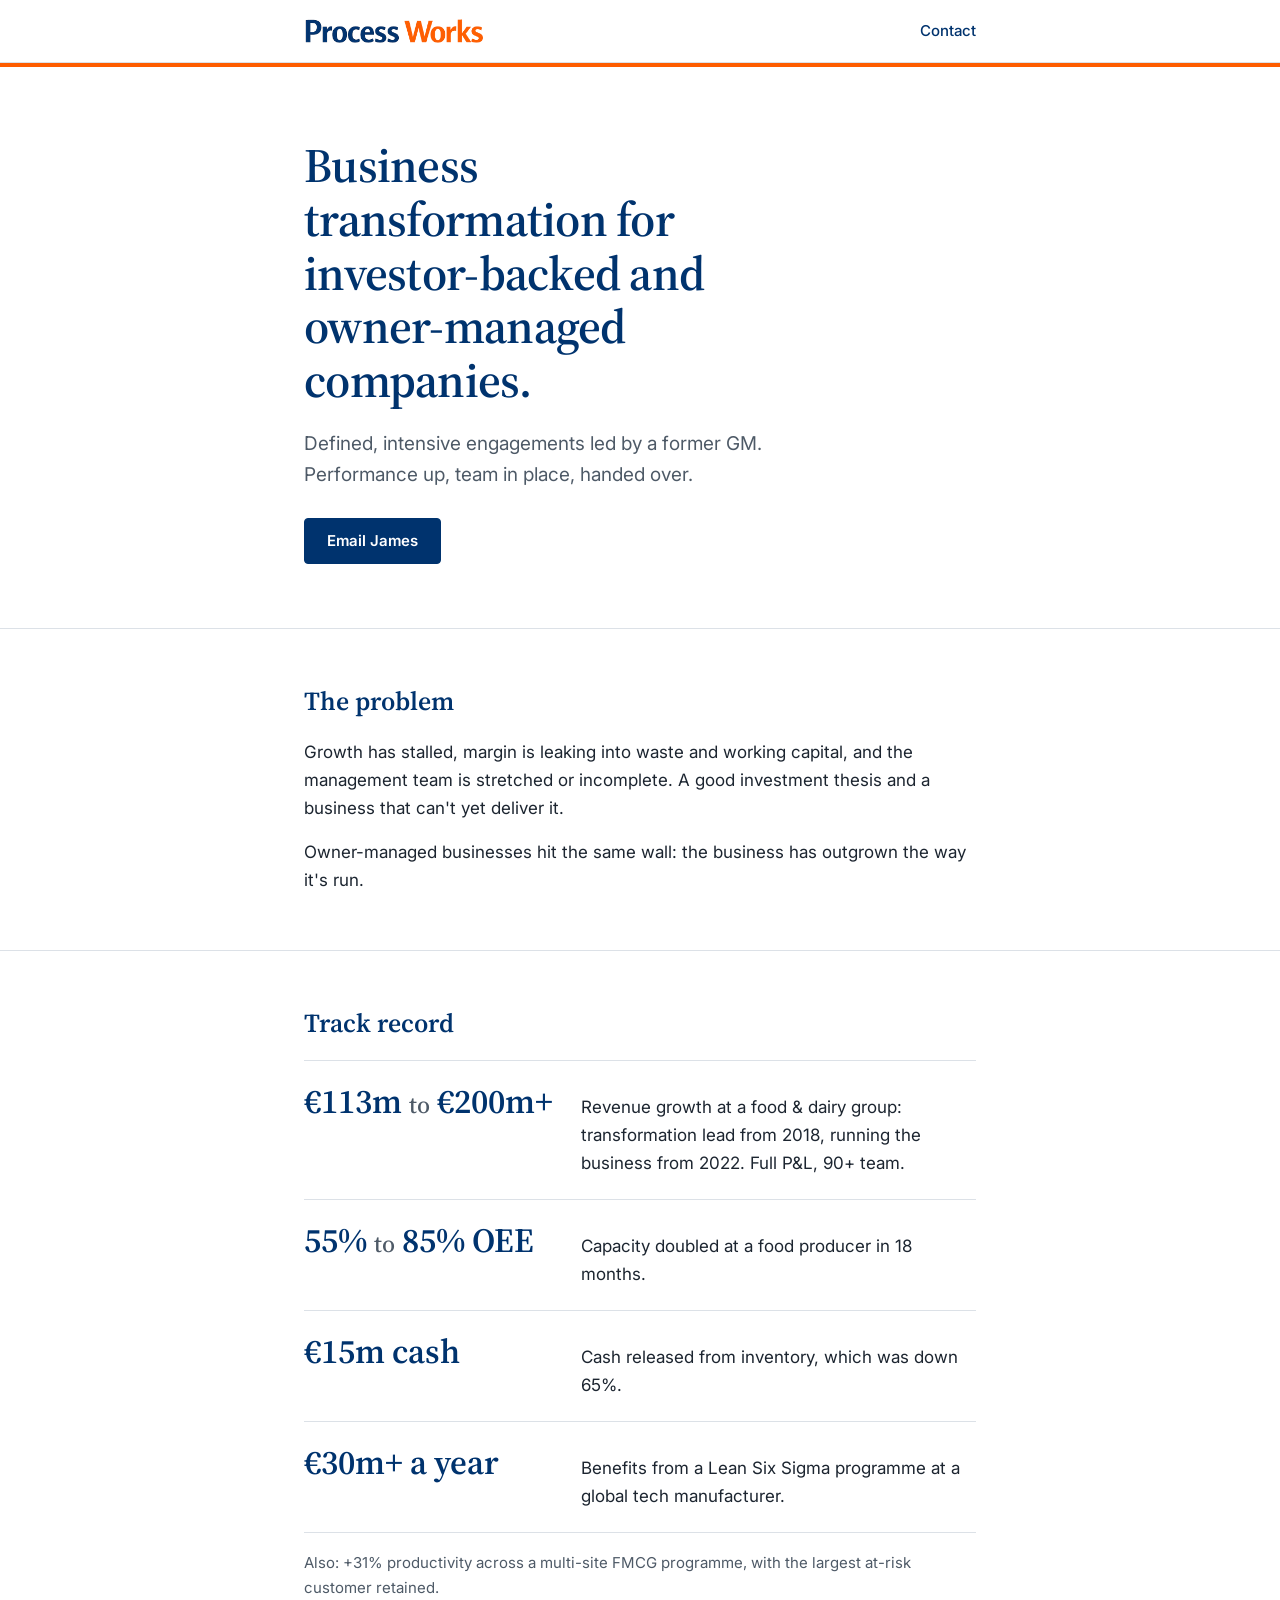
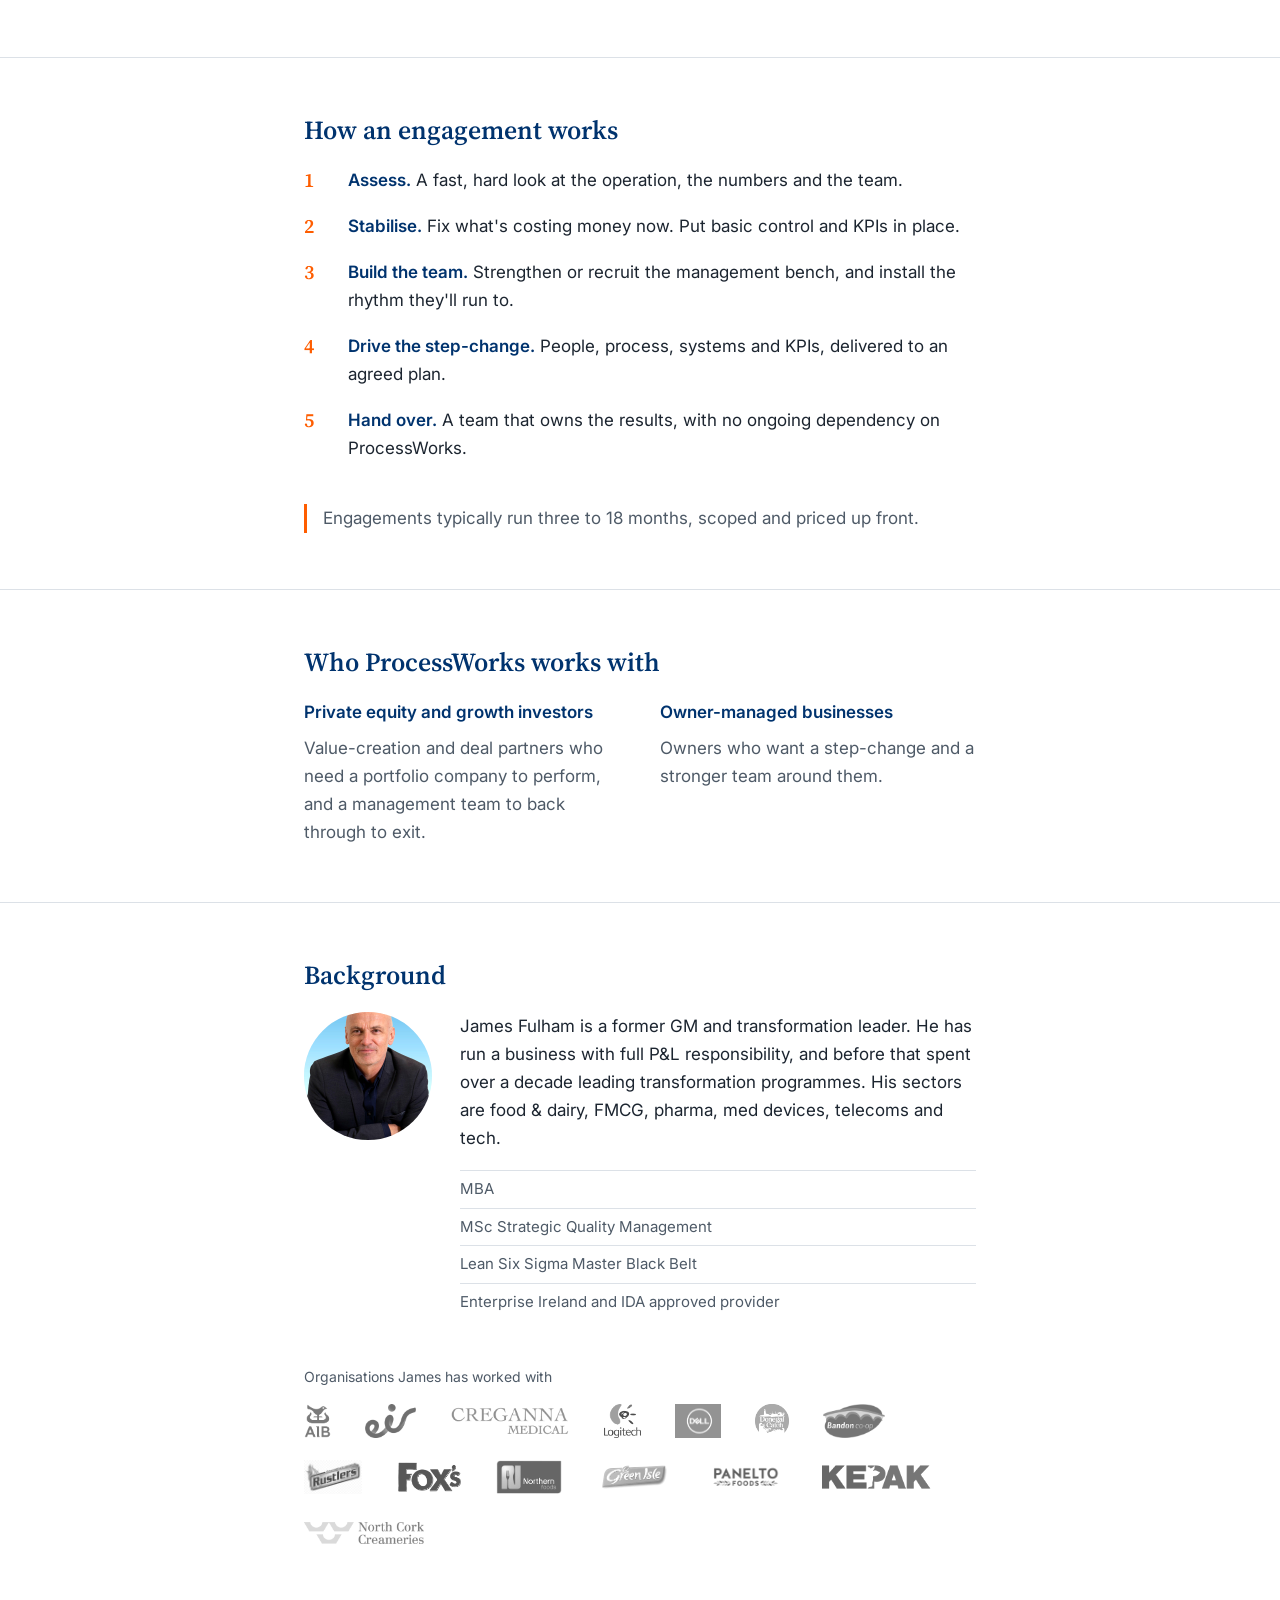
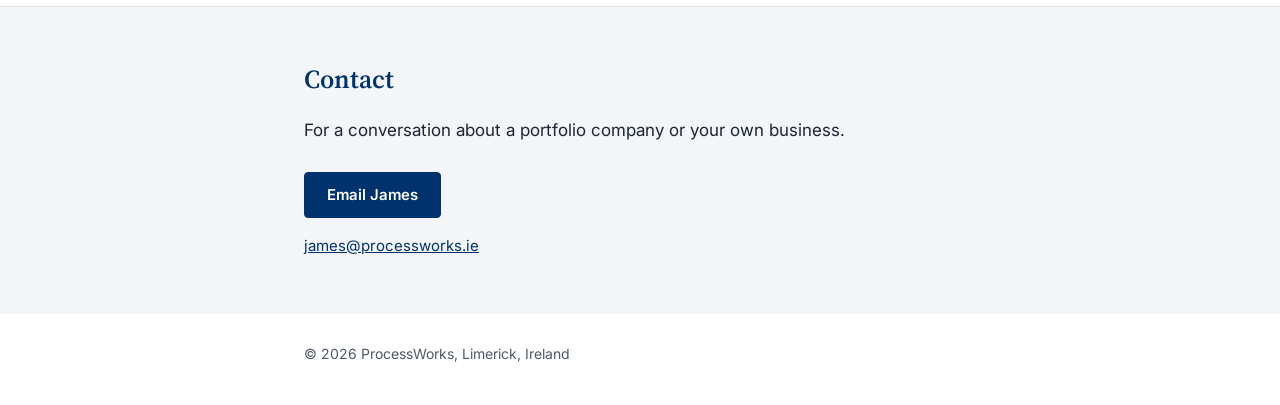
==== commit 4c04b93b: "Add files via upload" ====
--- a/index.html
+++ b/index.html
@@ -56,7 +56,7 @@
           <tbody>
             <tr>
               <th scope="row">€113m <span class="to">to</span> €200m+</th>
-              <td>Revenue growth as GM of a food &amp; dairy group. Full P&amp;L, 90+ team.</td>
+              <td>Revenue growth at a food &amp; dairy group: transformation lead from 2018, running the business from 2022. Full P&amp;L, 90+ team.</td>
             </tr>
             <tr>
               <th scope="row">55% <span class="to">to</span> 85% OEE</th>
@@ -116,7 +116,7 @@
             <ul class="creds">
               <li>MBA</li>
               <li>MSc Strategic Quality Management</li>
-              <li>Lean Six Sigma Black Belt</li>
+              <li>Lean Six Sigma Master Black Belt</li>
               <li>Enterprise Ireland and IDA approved provider</li>
             </ul>
           </div>
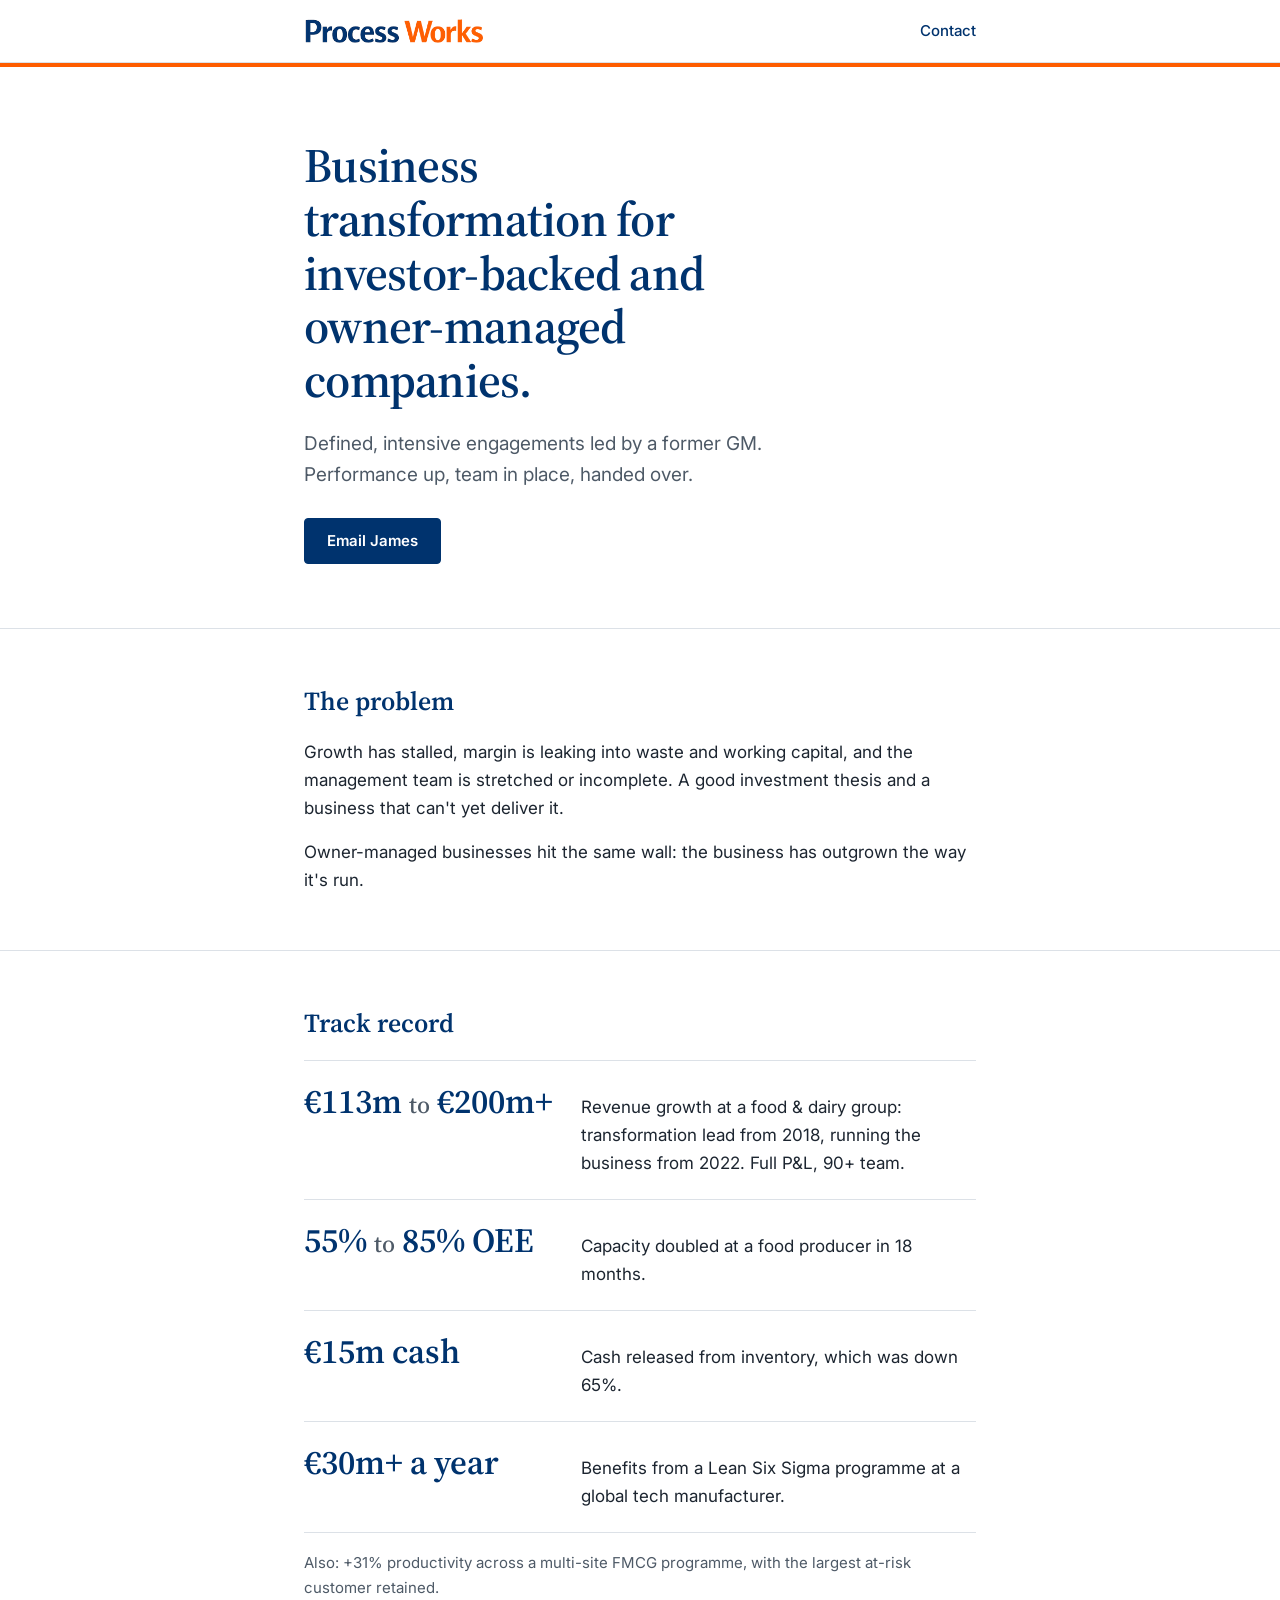
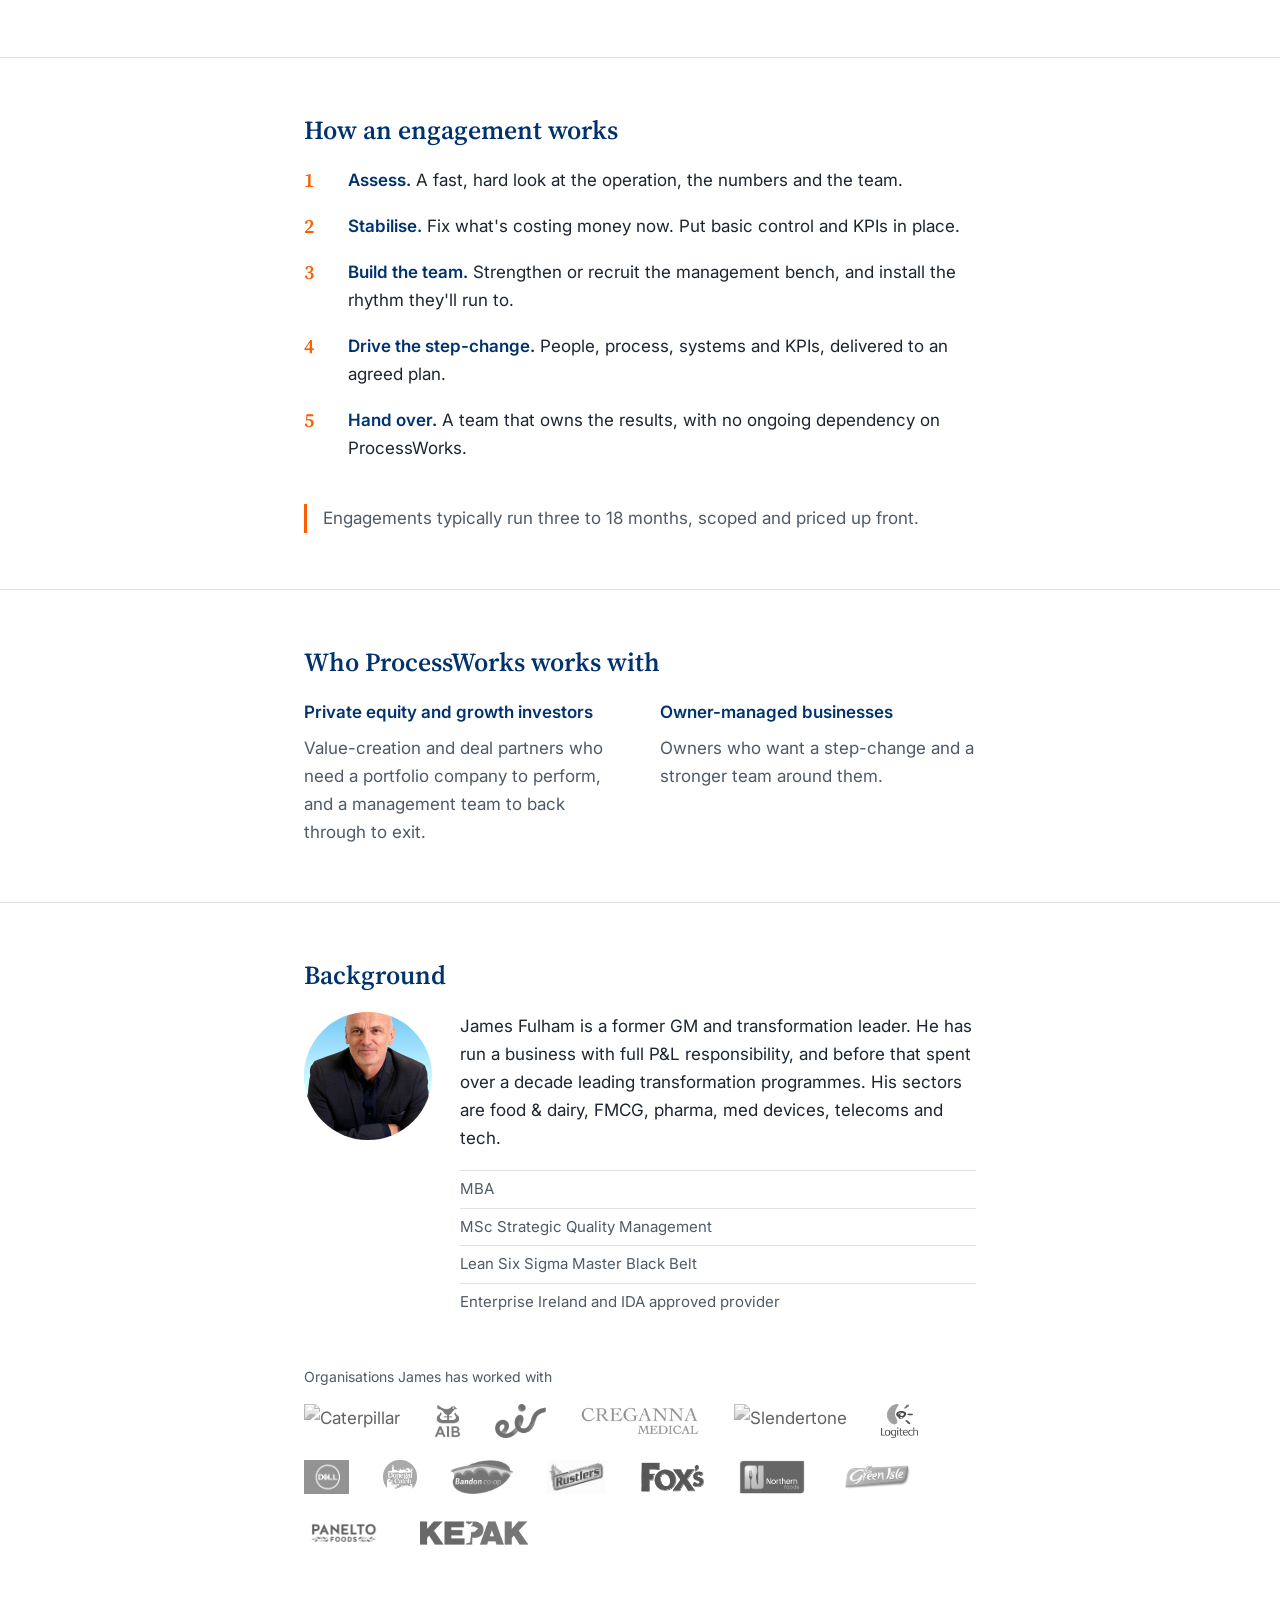
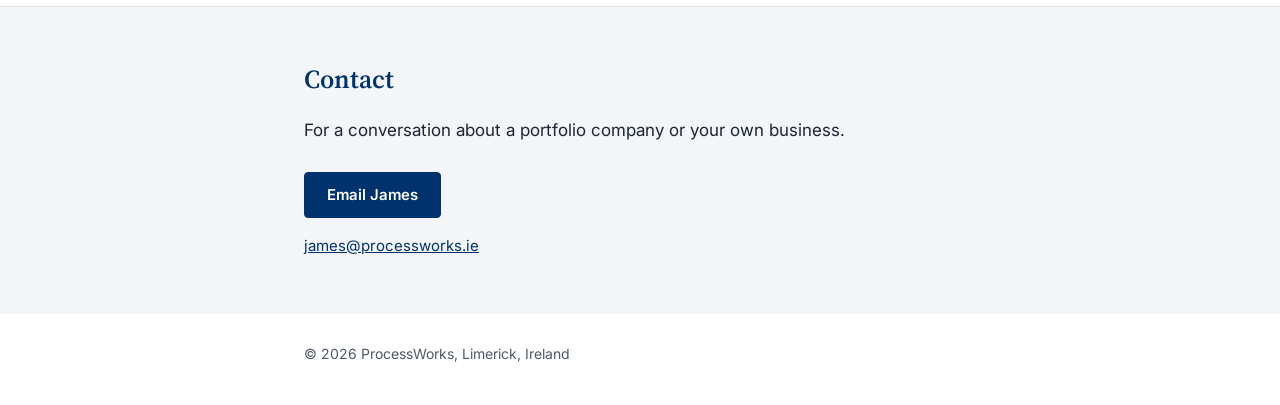
==== commit f0341d11: "Add files via upload" ====
--- a/index.html
+++ b/index.html
@@ -124,9 +124,11 @@
 
         <p class="logos-caption">Organisations James has worked with</p>
         <div class="logos">
+          <img src="assets/logos/caterpillar.svg" alt="Caterpillar" loading="lazy" />
           <img src="assets/logos/aib.jpg" alt="AIB" loading="lazy" />
           <img src="assets/logos/eir.png" alt="eir" loading="lazy" />
           <img src="assets/logos/creganna.jpg" alt="Creganna Medical" loading="lazy" />
+          <img src="assets/logos/slendertone.png" alt="Slendertone" loading="lazy" />
           <img src="assets/logos/Logitech.png" alt="Logitech" loading="lazy" />
           <img src="assets/logos/dell.png" alt="Dell" loading="lazy" />
           <img src="assets/logos/donegal.png" alt="Donegal" loading="lazy" />
@@ -137,7 +139,6 @@
           <img src="assets/logos/greenisle.jpg" alt="Green Isle Foods" loading="lazy" />
           <img src="assets/logos/panelto.svg" alt="Panelto Foods" loading="lazy" />
           <img src="assets/logos/kepak.png" alt="Kepak" loading="lazy" />
-          <img src="assets/logos/northcork.png" alt="North Cork Creameries" loading="lazy" />
         </div>
       </div>
     </section>
